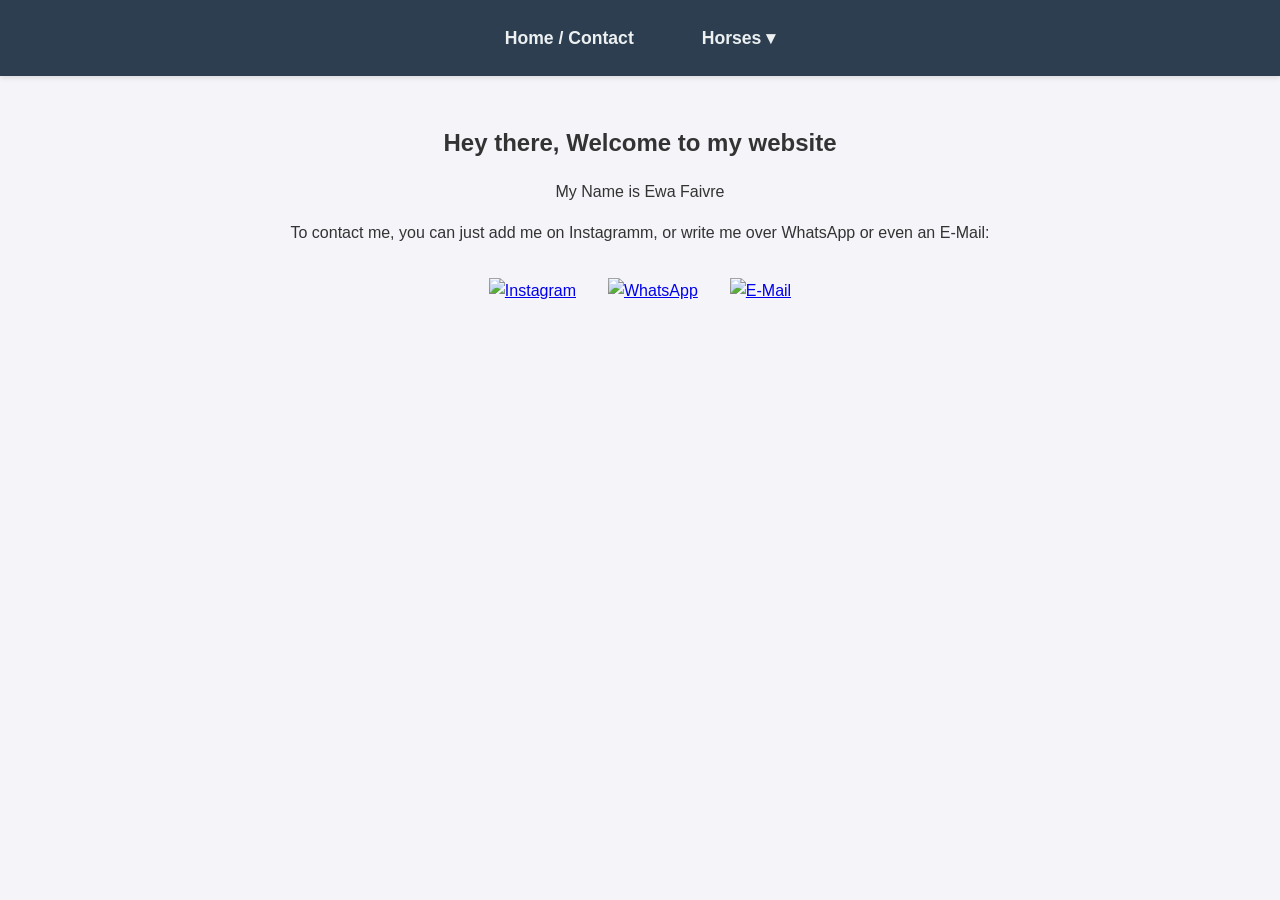
==== index.html @ d935b7c6 "Add files via upload" ====
<!DOCTYPE html>
<html lang="de">
<head>
    <meta charset="UTF-8">
    <meta name="viewport" content="width=device-width, initial-scale=1.0">
    <title>Pferde & Portfolio - Ewa Faivre</title>
    <link rel="stylesheet" href="style.css">
</head>
<body>
    <header>
        <nav>
            <ul class="nav-menu">
                <li><a href="index.html">Home / Contact</a></li>
                
                <!-- Das ist das neue Dropdown-Menü -->
                <li class="dropdown">
                    <a href="horses.html" class="dropbtn">Horses ▾</a>
                    <div class="dropdown-content">
                        <a href="horse-1.html">Orion des Aubus</a>
                        <a href="horse-2.html">Lizzy de l'Urière</a>
                        <a href="horse-3.html">MISS'COLKAZ DU SOLEIL</a>
                    </div>
                </li>
            </ul>
        </nav>
    </header>

    <main>
        <section id="home">
            <h1>Hey there, Welcome to my website</h1>
            <p>My Name is Ewa Faivre</p>
            <p>To contact me, you can just add me on Instagramm, or write me over WhatsApp or even an E-Mail:</p>
            
            <!-- Hier sind die neuen, klickbaren Kontakt-Bilder -->
            <div class="contact-links">
                
                <!-- Instagram (öffnet in neuem Tab) -->
                <a href="https://instagram.com/ewafvr" target="_blank" title="Instagram">
                    <img src="img/insta.jpeg" alt="Instagram" class="contact-icon">
                </a>

                <!-- WhatsApp (öffnet direkt den Chat) -->
                <a href="https://wa.me/37120631526" target="_blank" title="WhatsApp">
                    <img src="img/whatsapp.png" alt="WhatsApp" class="contact-icon">
                </a>

                <!-- E-Mail (öffnet das Standard-Mail-Programm) -->
                <a href="mailto:ewafaivre@gmail.com" title="E-Mail">
                    <img src="img/mail.png" alt="E-Mail" class="contact-icon">
                </a>

            </div>
        </section>
    </main>

    <script src="script.js"></script>
</body>
</html>
---- style.css ----
/* Grundlegendes Reset */
* {
    margin: 0;
    padding: 0;
    box-sizing: border-box;
}

body {
    font-family: 'Segoe UI', Tahoma, Geneva, Verdana, sans-serif;
    background-color: #f4f4f9;
    color: #333;
    line-height: 1.6;
}

header {
    background-color: #2c3e50;
    padding: 1.5rem 0;
    box-shadow: 0 2px 5px rgba(0,0,0,0.1);
}

.nav-menu {
    list-style: none;
    display: flex;
    justify-content: center;
    gap: 3rem;
}

.nav-menu li a {
    color: #ecf0f1;
    text-decoration: none;
    font-weight: 600;
    font-size: 1.1rem;
    padding: 10px;
    transition: color 0.3s ease;
}

.nav-menu li a:hover {
    color: #d35400; 
}

/* --- NEU: Dropdown (Ausklappmenü) Styling --- */
.dropdown {
    position: relative;
    display: inline-block;
}

.dropdown-content {
    display: none; /* Versteckt das Menü standardmäßig */
    position: absolute;
    background-color: #ffffff;
    min-width: 220px; /* Breite des Ausklappmenüs */
    box-shadow: 0px 8px 16px 0px rgba(0,0,0,0.2);
    z-index: 1;
    border-radius: 8px;
    overflow: hidden;
    top: 100%;
}

.dropdown-content a {
    color: #333 !important; /* Überschreibt die weiße Schriftfarbe vom Hauptmenü */
    padding: 12px 16px;
    text-decoration: none;
    display: block;
    font-size: 1rem;
    border-bottom: 1px solid #eee;
}

.dropdown-content a:hover {
    background-color: #f1f1f1;
    color: #d35400 !important;
}

/* Zeigt das Dropdown an, wenn man mit der Maus über das "Horses" li fährt */
.dropdown:hover .dropdown-content {
    display: block;
}

/* --- Hauptbereich --- */
main {
    padding: 3rem 2rem;
    text-align: center;
}

h1 {
    margin-bottom: 1rem;
}

p {
    margin-bottom: 1rem;
}

/* --- NEU: Kontakt Icons Styling --- */
.contact-links {
    display: flex;
    justify-content: center;
    gap: 2rem;
    margin-top: 2rem;
}

.contact-icon {
    width: 60px; /* Größe der Bilder */
    height: 60px;
    object-fit: contain;
    transition: transform 0.3s ease;
}

/* Kleiner Zoom-Effekt, wenn man mit der Maus über das Bild fährt */
.contact-icon:hover {
    transform: scale(1.15); 
}

/* --- NEU: Styling für die Pferde-Übersicht (Cards) --- */

.horses-grid {
    display: grid;
    /* Macht das Raster responsiv: Die Kästchen sind mindestens 300px breit, sonst passen sie sich an */
    grid-template-columns: repeat(auto-fit, minmax(300px, 1fr));
    gap: 2rem;
    margin-top: 3rem;
    padding: 0 1rem;
}

/* Das Kästchen (wird als Link genutzt) */
.horse-card {
    background-color: #ffffff;
    border-radius: 12px;
    overflow: hidden; /* Damit das Bild oben die runden Ecken übernimmt */
    box-shadow: 0 4px 10px rgba(0,0,0,0.05);
    text-decoration: none; /* Entfernt die Unterstreichung des Links */
    color: #333;
    transition: transform 0.3s ease, box-shadow 0.3s ease;
    display: flex;
    flex-direction: column;
}

/* Effekt, wenn man mit der Maus über das Kästchen fährt (es hebt sich leicht an) */
.horse-card:hover {
    transform: translateY(-8px);
    box-shadow: 0 12px 20px rgba(0,0,0,0.15);
}

/* Das Bild innerhalb des Kästchens */
.horse-card img {
    width: 100%;
    height: 250px;
    object-fit: cover; /* Schneidet das Bild perfekt zu, ohne es zu verzerren */
}

/* Der Textbereich im Kästchen */
.card-info {
    padding: 1.5rem;
    text-align: left;
}

.card-info h2 {
    margin-bottom: 0.8rem;
    color: #2c3e50;
    font-size: 1.4rem;
}

.card-info p {
    margin-bottom: 0.3rem;
    font-size: 1rem;
    color: #555;
}

.card-info strong {
    color: #2c3e50; /* Hebt die Labels wie "Age:" farblich leicht hervor */
}

/* --- NEU: Individuelle Pferdeseite (horse-1.html) --- */

.horse-profile {
    max-width: 900px;
    margin: 0 auto;
    background-color: #fff;
    padding: 2rem;
    border-radius: 12px;
    box-shadow: 0 4px 10px rgba(0,0,0,0.05);
}

.horse-profile h1 {
    color: #2c3e50;
    font-size: 2.2rem;
    margin-bottom: 2rem;
}

/* --- Karussell Styling --- */
.carousel-container {
    position: relative;
    max-width: 100%;
    height: 450px;
    margin: 0 auto 3rem auto;
    border-radius: 8px;
    overflow: hidden;
    box-shadow: 0 4px 10px rgba(0,0,0,0.1);
}

.carousel-slide {
    display: none; /* Versteckt alle Bilder standardmäßig */
    width: 100%;
    height: 100%;
}

.carousel-slide.active {
    display: block; /* Zeigt nur das aktive Bild */
}

.carousel-slide img {
    width: 100%;
    height: 100%;
    object-fit: cover; /* Schneidet Bilder perfekt zu */
}

/* Karussell Knöpfe */
.carousel-btn {
    position: absolute;
    top: 50%;
    transform: translateY(-50%);
    background-color: rgba(0, 0, 0, 0.5);
    color: white;
    border: none;
    padding: 1rem;
    cursor: pointer;
    font-size: 1.5rem;
    border-radius: 50%;
    transition: background-color 0.3s;
}

.carousel-btn:hover {
    background-color: rgba(0, 0, 0, 0.8);
}

.carousel-btn.prev {
    left: 10px;
}

.carousel-btn.next {
    right: 10px;
}

/* --- Beschreibung --- */
.horse-description {
    text-align: left;
    margin-bottom: 3rem;
}

.horse-description h2 {
    color: #d35400;
    margin-bottom: 1rem;
    border-bottom: 2px solid #ecf0f1;
    padding-bottom: 0.5rem;
}

/* --- Stammbaum (Pedigree) --- */
.pedigree-section {
    text-align: left;
    margin-top: 3rem;
}

.pedigree-section h2 {
    color: #d35400;
    margin-bottom: 1rem;
    border-bottom: 2px solid #ecf0f1;
    padding-bottom: 0.5rem;
}

.pedigree-img {
    width: 100%;
    max-width: 800px; /* Damit das Bild auf großen Bildschirmen nicht riesig wird */
    height: auto; /* Behält die originalen Proportionen bei */
    border-radius: 8px;
    box-shadow: 0 4px 10px rgba(0,0,0,0.1); /* Dezenter Schatten */
    display: block;
    margin: 0 auto; /* Zentriert das Bild, falls es kleiner als die volle Breite ist */
}
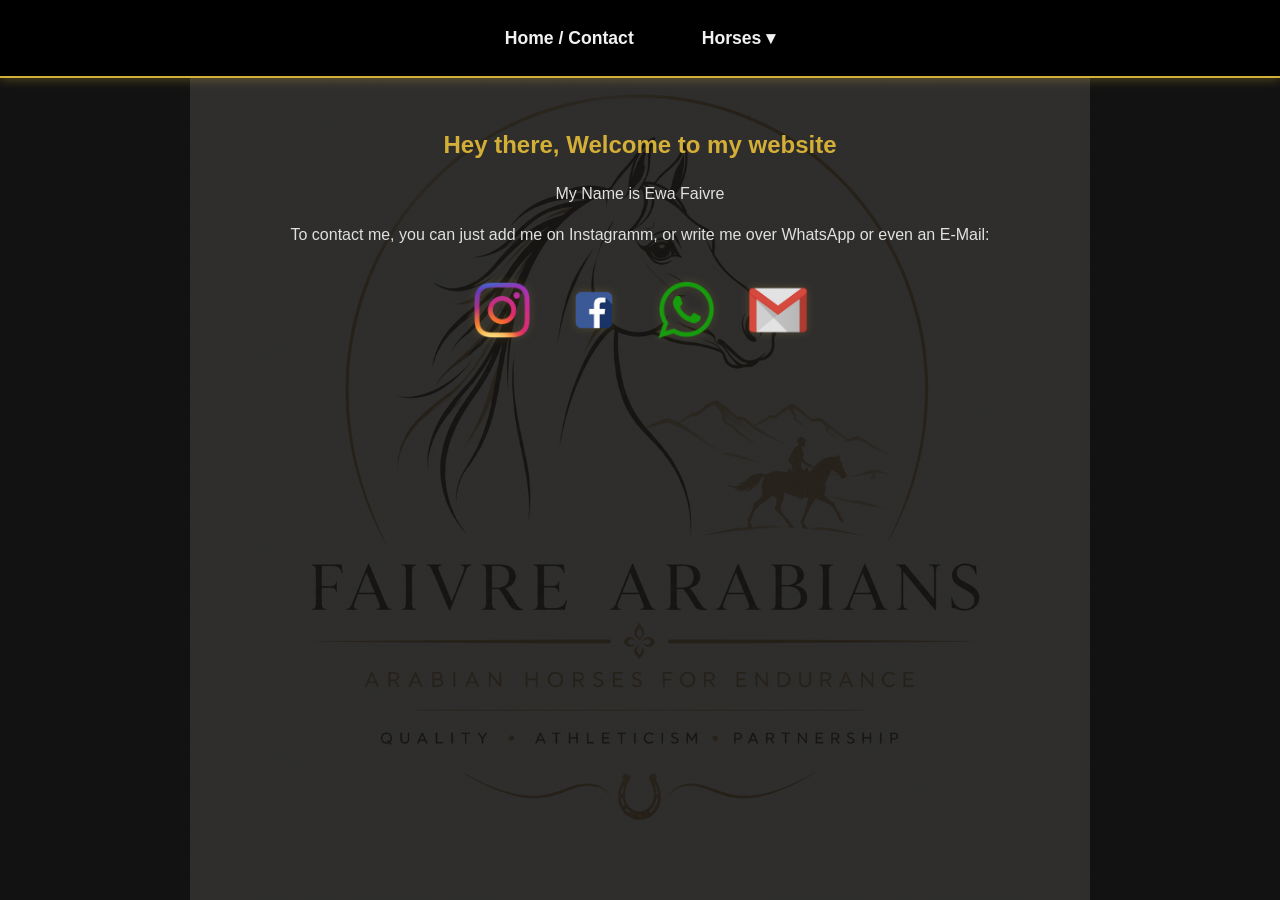
==== commit 25471be5: "Add files via upload" ====
--- a/index.html
+++ b/index.html
@@ -36,7 +36,12 @@
                 
                 <!-- Instagram (öffnet in neuem Tab) -->
                 <a href="https://instagram.com/ewafvr" target="_blank" title="Instagram">
-                    <img src="img/insta.jpeg" alt="Instagram" class="contact-icon">
+                    <img src="img/insta.png" alt="Instagram" class="contact-icon">
+                </a>
+
+                <!-- Facebook -->
+                <a href="https://facebook.com/ewafvr" target="_blank" title="Facebook">
+                    <img src="img/facebook.png" alt="Facebook" class="contact-icon">
                 </a>
 
                 <!-- WhatsApp (öffnet direkt den Chat) -->
--- a/style.css
+++ b/style.css
@@ -7,15 +7,17 @@
 
 body {
     font-family: 'Segoe UI', Tahoma, Geneva, Verdana, sans-serif;
-    background-color: #f4f4f9;
-    color: #333;
+    background-color: #121212; /* Sehr dunkler Hintergrund (fast schwarz) */
+    color: #e0e0e0; /* Helle Schrift für gute Lesbarkeit */
     line-height: 1.6;
 }
 
 header {
-    background-color: #2c3e50;
+    background-color: #000000; /* Tiefschwarzer Header */
     padding: 1.5rem 0;
-    box-shadow: 0 2px 5px rgba(0,0,0,0.1);
+    /* Ein zarter goldener Schatten unter dem Menü */
+    box-shadow: 0 2px 10px rgba(212, 175, 55, 0.3); 
+    border-bottom: 2px solid #d4af37; /* Goldene Trennlinie */
 }
 
 .nav-menu {
@@ -26,30 +28,33 @@
 }
 
 .nav-menu li a {
-    color: #ecf0f1;
+    color: #f1f1f1;
     text-decoration: none;
     font-weight: 600;
     font-size: 1.1rem;
     padding: 10px;
-    transition: color 0.3s ease;
-}
-
+    transition: color 0.3s ease, text-shadow 0.3s ease;
+}
+
+/* Goldener Hover-Effekt im Menü */
 .nav-menu li a:hover {
-    color: #d35400; 
-}
-
-/* --- NEU: Dropdown (Ausklappmenü) Styling --- */
+    color: #d4af37; 
+    text-shadow: 0 0 8px rgba(212, 175, 55, 0.4); /* Leichtes Leuchten */
+}
+
+/* --- Dropdown (Ausklappmenü) Styling --- */
 .dropdown {
     position: relative;
     display: inline-block;
 }
 
 .dropdown-content {
-    display: none; /* Versteckt das Menü standardmäßig */
+    display: none;
     position: absolute;
-    background-color: #ffffff;
-    min-width: 220px; /* Breite des Ausklappmenüs */
-    box-shadow: 0px 8px 16px 0px rgba(0,0,0,0.2);
+    background-color: #1a1a1a; /* Dunkelgraues Menü */
+    min-width: 220px;
+    box-shadow: 0px 8px 16px 0px rgba(0,0,0,0.8);
+    border: 1px solid #d4af37; /* Goldener Rahmen */
     z-index: 1;
     border-radius: 8px;
     overflow: hidden;
@@ -57,20 +62,19 @@
 }
 
 .dropdown-content a {
-    color: #333 !important; /* Überschreibt die weiße Schriftfarbe vom Hauptmenü */
+    color: #e0e0e0 !important;
     padding: 12px 16px;
     text-decoration: none;
     display: block;
     font-size: 1rem;
-    border-bottom: 1px solid #eee;
+    border-bottom: 1px solid #333;
 }
 
 .dropdown-content a:hover {
-    background-color: #f1f1f1;
-    color: #d35400 !important;
-}
-
-/* Zeigt das Dropdown an, wenn man mit der Maus über das "Horses" li fährt */
+    background-color: #000000;
+    color: #d4af37 !important;
+}
+
 .dropdown:hover .dropdown-content {
     display: block;
 }
@@ -83,13 +87,14 @@
 
 h1 {
     margin-bottom: 1rem;
+    color: #d4af37; /* Hauptüberschriften in Gold */
 }
 
 p {
     margin-bottom: 1rem;
 }
 
-/* --- NEU: Kontakt Icons Styling --- */
+/* --- Kontakt Icons Styling --- */
 .contact-links {
     display: flex;
     justify-content: center;
@@ -98,55 +103,54 @@
 }
 
 .contact-icon {
-    width: 60px; /* Größe der Bilder */
+    width: 60px;
     height: 60px;
     object-fit: contain;
-    transition: transform 0.3s ease;
-}
-
-/* Kleiner Zoom-Effekt, wenn man mit der Maus über das Bild fährt */
+    transition: transform 0.3s ease, filter 0.3s ease;
+    /* Optional: Macht die Icons leicht golden (falls es transparente PNGs sind) */
+    filter: drop-shadow(0 0 5px rgba(212, 175, 55, 0.2));
+}
+
 .contact-icon:hover {
     transform: scale(1.15); 
-}
-
-/* --- NEU: Styling für die Pferde-Übersicht (Cards) --- */
-
+    filter: drop-shadow(0 0 10px rgba(212, 175, 55, 0.6));
+}
+
+/* --- Styling für die Pferde-Übersicht (Cards) --- */
 .horses-grid {
     display: grid;
-    /* Macht das Raster responsiv: Die Kästchen sind mindestens 300px breit, sonst passen sie sich an */
     grid-template-columns: repeat(auto-fit, minmax(300px, 1fr));
     gap: 2rem;
     margin-top: 3rem;
     padding: 0 1rem;
 }
 
-/* Das Kästchen (wird als Link genutzt) */
 .horse-card {
-    background-color: #ffffff;
+    background-color: #1a1a1a; /* Dunkelgraue Kästchen */
     border-radius: 12px;
-    overflow: hidden; /* Damit das Bild oben die runden Ecken übernimmt */
-    box-shadow: 0 4px 10px rgba(0,0,0,0.05);
-    text-decoration: none; /* Entfernt die Unterstreichung des Links */
-    color: #333;
-    transition: transform 0.3s ease, box-shadow 0.3s ease;
+    overflow: hidden;
+    box-shadow: 0 4px 10px rgba(0,0,0,0.5);
+    border: 1px solid #333; /* Dezenter Rahmen */
+    text-decoration: none;
+    color: #e0e0e0;
+    transition: transform 0.3s ease, box-shadow 0.3s ease, border-color 0.3s ease;
     display: flex;
     flex-direction: column;
 }
 
-/* Effekt, wenn man mit der Maus über das Kästchen fährt (es hebt sich leicht an) */
+/* Goldener Rahmen und Schatten beim Hovern */
 .horse-card:hover {
     transform: translateY(-8px);
-    box-shadow: 0 12px 20px rgba(0,0,0,0.15);
-}
-
-/* Das Bild innerhalb des Kästchens */
+    box-shadow: 0 12px 20px rgba(212, 175, 55, 0.2);
+    border-color: #d4af37;
+}
+
 .horse-card img {
     width: 100%;
     height: 250px;
-    object-fit: cover; /* Schneidet das Bild perfekt zu, ohne es zu verzerren */
-}
-
-/* Der Textbereich im Kästchen */
+    object-fit: cover;
+}
+
 .card-info {
     padding: 1.5rem;
     text-align: left;
@@ -154,123 +158,224 @@
 
 .card-info h2 {
     margin-bottom: 0.8rem;
-    color: #2c3e50;
+    color: #d4af37; /* Name des Pferdes in Gold */
     font-size: 1.4rem;
 }
 
 .card-info p {
     margin-bottom: 0.3rem;
     font-size: 1rem;
-    color: #555;
+    color: #bbb;
 }
 
 .card-info strong {
-    color: #2c3e50; /* Hebt die Labels wie "Age:" farblich leicht hervor */
-}
-
-/* --- NEU: Individuelle Pferdeseite (horse-1.html) --- */
-
+    color: #d4af37; /* Labels wie "Born:" in Gold */
+}
+
+/* --- Individuelle Pferdeseite --- */
 .horse-profile {
     max-width: 900px;
     margin: 0 auto;
-    background-color: #fff;
+    background-color: #1a1a1a;
     padding: 2rem;
     border-radius: 12px;
-    box-shadow: 0 4px 10px rgba(0,0,0,0.05);
+    box-shadow: 0 4px 15px rgba(0,0,0,0.6);
+    border: 1px solid #333;
 }
 
 .horse-profile h1 {
-    color: #2c3e50;
+    color: #d4af37;
     font-size: 2.2rem;
     margin-bottom: 2rem;
-}
-
-/* --- Karussell Styling --- */
-.carousel-container {
+    text-shadow: 0 2px 4px rgba(0,0,0,0.5);
+}
+
+/* Fixes Hauptbild (Hero Image) */
+.hero-img {
+    width: 100%;
+    height: 450px;
+    object-fit: cover;
+    border-radius: 8px;
+    box-shadow: 0 4px 10px rgba(0,0,0,0.8);
+    border: 2px solid #333;
+    margin-bottom: 2rem;
+    display: block;
+}
+
+/* --- Beschreibung, Galerie, Pedigree & Dokumente (Überschriften) --- */
+.horse-description {
+    text-align: left;
+    margin-bottom: 3rem;
+}
+
+.horse-description h2, 
+.pedigree-section h2, 
+.gallery-section h2, 
+.documents-section h2 {
+    color: #d4af37; /* Alle Bereichs-Überschriften in Gold */
+    margin-bottom: 1rem;
+    border-bottom: 1px solid #333; /* Dunkle Trennlinie */
+    padding-bottom: 0.5rem;
+}
+
+.horse-description h3 {
+    color: #f1f1f1; /* Weiße Unter-Überschriften */
+    margin: 2rem 0 1rem 0;
+    font-size: 1.2rem;
+}
+
+/* Listen Styling */
+.custom-list {
+    list-style-type: none;
+    padding-left: 0;
+    margin-bottom: 2rem;
+}
+
+.custom-list li {
     position: relative;
-    max-width: 100%;
-    height: 450px;
-    margin: 0 auto 3rem auto;
-    border-radius: 8px;
-    overflow: hidden;
-    box-shadow: 0 4px 10px rgba(0,0,0,0.1);
-}
-
-.carousel-slide {
-    display: none; /* Versteckt alle Bilder standardmäßig */
-    width: 100%;
-    height: 100%;
-}
-
-.carousel-slide.active {
-    display: block; /* Zeigt nur das aktive Bild */
-}
-
-.carousel-slide img {
-    width: 100%;
-    height: 100%;
-    object-fit: cover; /* Schneidet Bilder perfekt zu */
-}
-
-/* Karussell Knöpfe */
-.carousel-btn {
+    padding-left: 1.5rem;
+    margin-bottom: 0.5rem;
+    color: #ccc;
+}
+
+.custom-list li::before {
+    content: "•";
+    color: #d4af37; /* Goldene Aufzählungspunkte */
+    font-weight: bold;
+    font-size: 1.2rem;
     position: absolute;
-    top: 50%;
-    transform: translateY(-50%);
-    background-color: rgba(0, 0, 0, 0.5);
-    color: white;
-    border: none;
-    padding: 1rem;
-    cursor: pointer;
-    font-size: 1.5rem;
-    border-radius: 50%;
-    transition: background-color 0.3s;
-}
-
-.carousel-btn:hover {
-    background-color: rgba(0, 0, 0, 0.8);
-}
-
-.carousel-btn.prev {
-    left: 10px;
-}
-
-.carousel-btn.next {
-    right: 10px;
-}
-
-/* --- Beschreibung --- */
-.horse-description {
-    text-align: left;
-    margin-bottom: 3rem;
-}
-
-.horse-description h2 {
-    color: #d35400;
+    left: 0;
+    top: -2px;
+}
+
+.suitability-note {
+    font-style: italic;
+    color: #888;
     margin-bottom: 1rem;
-    border-bottom: 2px solid #ecf0f1;
-    padding-bottom: 0.5rem;
-}
-
-/* --- Stammbaum (Pedigree) --- */
+}
+
+.rating-list {
+    list-style: none;
+    padding: 0;
+    max-width: 400px;
+}
+
+.rating-list li {
+    display: flex;
+    justify-content: space-between;
+    align-items: center;
+    padding: 0.5rem 0;
+    border-bottom: 1px solid #333; /* Dunkle Trennlinie */
+    color: #e0e0e0;
+    font-weight: 500;
+}
+
+.rating-list li:last-child {
+    border-bottom: none;
+}
+
+.rating-list .stars {
+    letter-spacing: 2px;
+    /* Optional: Macht die Emojis etwas goldener */
+    filter: sepia(1) saturate(5) hue-rotate(5deg); 
+}
+
+/* --- Stammbaum (Pedigree) als Bild --- */
 .pedigree-section {
     text-align: left;
     margin-top: 3rem;
-}
-
-.pedigree-section h2 {
-    color: #d35400;
-    margin-bottom: 1rem;
-    border-bottom: 2px solid #ecf0f1;
-    padding-bottom: 0.5rem;
 }
 
 .pedigree-img {
     width: 100%;
-    max-width: 800px; /* Damit das Bild auf großen Bildschirmen nicht riesig wird */
-    height: auto; /* Behält die originalen Proportionen bei */
-    border-radius: 8px;
-    box-shadow: 0 4px 10px rgba(0,0,0,0.1); /* Dezenter Schatten */
+    max-width: 800px;
+    height: auto;
+    border-radius: 8px;
+    box-shadow: 0 4px 10px rgba(0,0,0,0.8);
+    border: 1px solid #444; /* Leichter Rahmen für das Bild */
     display: block;
-    margin: 0 auto; /* Zentriert das Bild, falls es kleiner als die volle Breite ist */
+    margin: 0 auto;
+}
+
+/* --- Galerie für Fotos und Videos --- */
+.gallery-section {
+    margin-top: 4rem;
+    text-align: left;
+}
+
+.gallery-grid {
+    display: grid;
+    grid-template-columns: repeat(auto-fit, minmax(250px, 1fr));
+    gap: 1.5rem;
+}
+
+.gallery-grid img,
+.gallery-grid video {
+    width: 100%;
+    height: 250px;
+    object-fit: cover;
+    border-radius: 8px;
+    box-shadow: 0 4px 10px rgba(0,0,0,0.5);
+    border: 1px solid #333;
+    transition: transform 0.3s ease, border-color 0.3s ease;
+}
+
+.gallery-grid img:hover {
+    transform: scale(1.03);
+    border-color: #d4af37; /* Goldener Rahmen beim Hovern */
+    cursor: zoom-in;
+}
+
+/* --- Dokumenten-Sektion (Downloads) --- */
+.documents-section {
+    margin-top: 4rem;
+    text-align: left;
+    background-color: #111; /* Sehr dunkler Hintergrund für den Kasten */
+    padding: 2rem;
+    border-radius: 8px;
+    border: 1px solid #d4af37; /* Goldener Kasten-Rahmen */
+}
+
+.document-links {
+    display: flex;
+    flex-wrap: wrap;
+    gap: 1rem;
+}
+
+.download-btn {
+    background-color: #d4af37; /* Goldener Button */
+    color: #000; /* Schwarze Schrift auf Gold */
+    padding: 0.8rem 1.5rem;
+    text-decoration: none;
+    border-radius: 5px;
+    font-weight: bold;
+    display: inline-flex;
+    align-items: center;
+    gap: 0.5rem;
+    transition: background-color 0.3s ease, transform 0.3s ease, box-shadow 0.3s ease;
+}
+
+.download-btn:hover {
+    background-color: #f3d578; /* Helleres Gold beim Hovern */
+    transform: translateY(-3px);
+    box-shadow: 0 4px 10px rgba(212, 175, 55, 0.4);
+    color: #000;
+}
+
+body {
+    font-family: 'Segoe UI', Tahoma, Geneva, Verdana, sans-serif;
+    
+    /* Hintergrundbild mit dunklem Filter */
+    background-image: linear-gradient(rgba(18, 18, 18, 0.88), rgba(18, 18, 18, 0.88)), url('img/background.png');
+    
+    /* NEU: Bild wird komplett angezeigt, aber nicht wiederholt */
+    background-size: contain; 
+    background-repeat: no-repeat; 
+    
+    background-position: center; 
+    background-attachment: fixed; 
+    background-color: #121212; /* Füllt den leeren Raum um das Bild herum auf */
+    
+    color: #e0e0e0;
+    line-height: 1.6;
 }
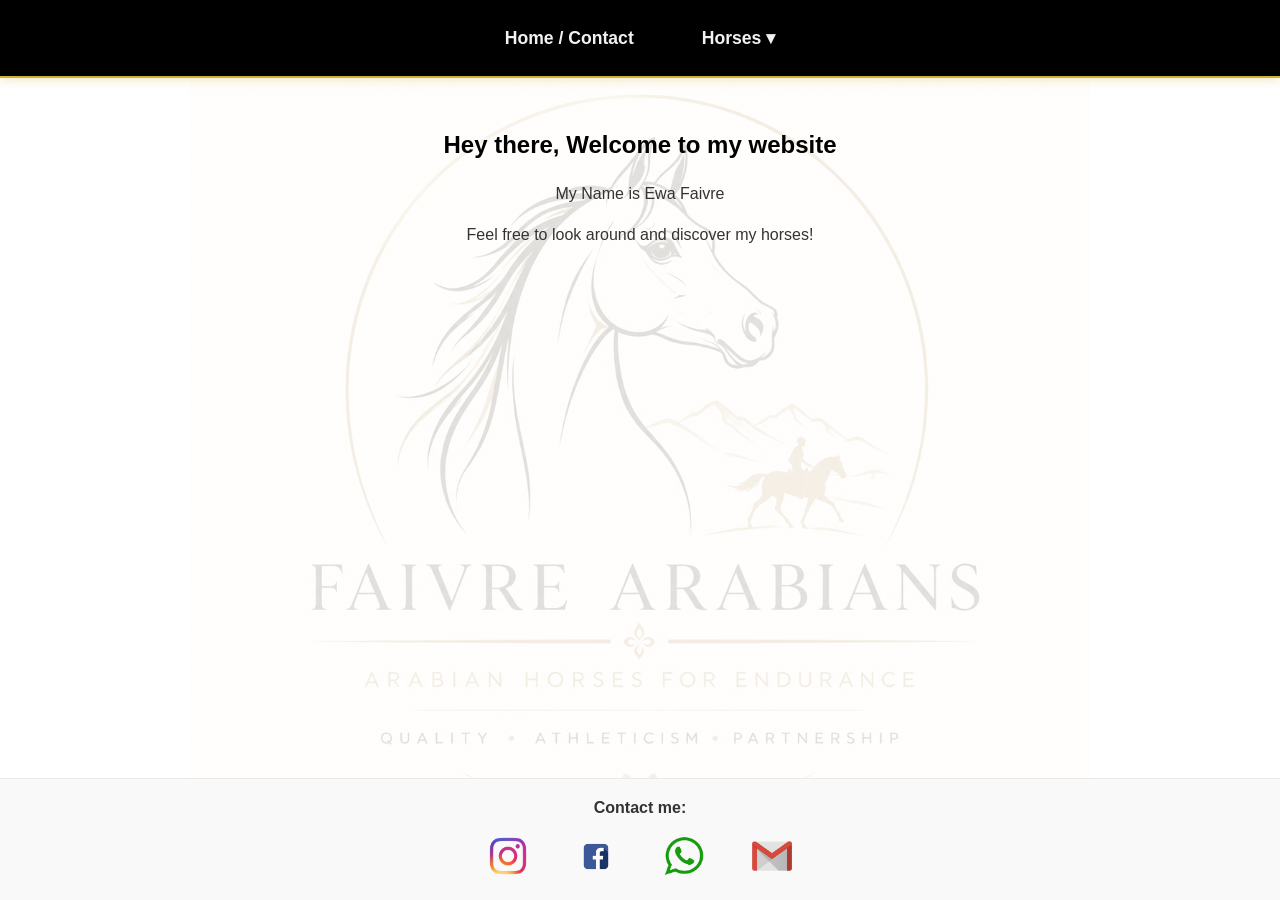
==== commit 217382ed: "Add files via upload" ====
--- a/index.html
+++ b/index.html
@@ -4,6 +4,7 @@
     <meta charset="UTF-8">
     <meta name="viewport" content="width=device-width, initial-scale=1.0">
     <title>Pferde & Portfolio - Ewa Faivre</title>
+    <link rel="icon" type="image/png" href="img/background.png">
     <link rel="stylesheet" href="style.css">
 </head>
 <body>
@@ -18,45 +19,45 @@
                     <div class="dropdown-content">
                         <a href="horse-1.html">Orion des Aubus</a>
                         <a href="horse-2.html">Lizzy de l'Urière</a>
-                        <a href="horse-3.html">MISS'COLKAZ DU SOLEIL</a>
+                        <a href="horse-3.html">Miss'Colkaz du Soleil</a>
                     </div>
                 </li>
             </ul>
         </nav>
     </header>
 
-    <main>
+    <main class="home-main">
         <section id="home">
             <h1>Hey there, Welcome to my website</h1>
             <p>My Name is Ewa Faivre</p>
-            <p>To contact me, you can just add me on Instagramm, or write me over WhatsApp or even an E-Mail:</p>
-            
-            <!-- Hier sind die neuen, klickbaren Kontakt-Bilder -->
-            <div class="contact-links">
-                
-                <!-- Instagram (öffnet in neuem Tab) -->
-                <a href="https://instagram.com/ewafvr" target="_blank" title="Instagram">
-                    <img src="img/insta.png" alt="Instagram" class="contact-icon">
-                </a>
-
-                <!-- Facebook -->
-                <a href="https://facebook.com/ewafvr" target="_blank" title="Facebook">
-                    <img src="img/facebook.png" alt="Facebook" class="contact-icon">
-                </a>
-
-                <!-- WhatsApp (öffnet direkt den Chat) -->
-                <a href="https://wa.me/37120631526" target="_blank" title="WhatsApp">
-                    <img src="img/whatsapp.png" alt="WhatsApp" class="contact-icon">
-                </a>
-
-                <!-- E-Mail (öffnet das Standard-Mail-Programm) -->
-                <a href="mailto:ewafaivre@gmail.com" title="E-Mail">
-                    <img src="img/mail.png" alt="E-Mail" class="contact-icon">
-                </a>
-
-            </div>
+            <p>Feel free to look around and discover my horses!</p>
         </section>
     </main>
+
+    <footer class="contact-footer">
+        <p>Contact me:</p>
+        <div class="contact-links">
+            <!-- Instagram -->
+            <a href="https://instagram.com/ewafvr" target="_blank" title="Instagram">
+                <img src="img/insta.png" alt="Instagram" class="contact-icon">
+            </a>
+            
+            <!-- Facebook -->
+            <a href="https://facebook.com/ewafvr" target="_blank" title="Facebook">
+                <img src="img/facebook.png" alt="Facebook" class="contact-icon">
+            </a>
+
+            <!-- WhatsApp -->
+            <a href="https://wa.me/37120631526" target="_blank" title="WhatsApp">
+                <img src="img/whatsapp.png" alt="WhatsApp" class="contact-icon">
+            </a>
+
+            <!-- E-Mail -->
+            <a href="mailto:ewafaivre@gmail.com" title="E-Mail">
+                <img src="img/mail.png" alt="E-Mail" class="contact-icon">
+            </a>
+        </div>
+    </footer>
 
     <script src="script.js"></script>
 </body>
--- a/style.css
+++ b/style.css
@@ -7,17 +7,27 @@
 
 body {
     font-family: 'Segoe UI', Tahoma, Geneva, Verdana, sans-serif;
-    background-color: #121212; /* Sehr dunkler Hintergrund (fast schwarz) */
-    color: #e0e0e0; /* Helle Schrift für gute Lesbarkeit */
+    background-image: linear-gradient(rgba(255, 255, 255, 0.85), rgba(255, 255, 255, 0.85)), url('img/background.png');
+    background-size: contain; 
+    background-repeat: no-repeat; 
+    background-position: center; 
+    background-attachment: fixed; 
+    background-color: #ffffff; 
+    color: #000000;
     line-height: 1.6;
-}
-
+    
+    /* NEU: Flexbox, um den Footer nach unten zu drücken */
+    display: flex;
+    flex-direction: column;
+    min-height: 100vh; /* Der Body ist immer mindestens so hoch wie der ganze Bildschirm */
+}
+
+/* --- HEADER: Bleibt komplett in Schwarz und Gold --- */
 header {
-    background-color: #000000; /* Tiefschwarzer Header */
+    background-color: #000000;
     padding: 1.5rem 0;
-    /* Ein zarter goldener Schatten unter dem Menü */
     box-shadow: 0 2px 10px rgba(212, 175, 55, 0.3); 
-    border-bottom: 2px solid #d4af37; /* Goldene Trennlinie */
+    border-bottom: 2px solid #d4af37;
 }
 
 .nav-menu {
@@ -36,13 +46,11 @@
     transition: color 0.3s ease, text-shadow 0.3s ease;
 }
 
-/* Goldener Hover-Effekt im Menü */
 .nav-menu li a:hover {
     color: #d4af37; 
-    text-shadow: 0 0 8px rgba(212, 175, 55, 0.4); /* Leichtes Leuchten */
-}
-
-/* --- Dropdown (Ausklappmenü) Styling --- */
+    text-shadow: 0 0 8px rgba(212, 175, 55, 0.4);
+}
+
 .dropdown {
     position: relative;
     display: inline-block;
@@ -51,10 +59,10 @@
 .dropdown-content {
     display: none;
     position: absolute;
-    background-color: #1a1a1a; /* Dunkelgraues Menü */
+    background-color: #1a1a1a;
     min-width: 220px;
     box-shadow: 0px 8px 16px 0px rgba(0,0,0,0.8);
-    border: 1px solid #d4af37; /* Goldener Rahmen */
+    border: 1px solid #d4af37;
     z-index: 1;
     border-radius: 8px;
     overflow: hidden;
@@ -79,41 +87,53 @@
     display: block;
 }
 
-/* --- Hauptbereich --- */
+/* --- HAUPTBEREICH: Clean in Weiß/Schwarz --- */
 main {
     padding: 3rem 2rem;
     text-align: center;
-}
-
-h1 {
-    margin-bottom: 1rem;
-    color: #d4af37; /* Hauptüberschriften in Gold */
+    /* Damit der Footer immer unten klebt, geben wir main eine Mindesthöhe */
+    flex: 1; 
+}
+
+h1, h2, h3 {
+    margin-bottom: 1rem;
+    color: #000000;
 }
 
 p {
     margin-bottom: 1rem;
-}
-
-/* --- Kontakt Icons Styling --- */
+    color: #333333;
+}
+
+/* --- NEU: Footer für die Kontaktseite --- */
+.contact-footer {
+    background-color: #f9f9f9;
+    padding: 1rem 0;
+    border-top: 1px solid #eaeaea;
+    text-align: center;
+}
+
+.contact-footer p {
+    font-size: 1rem;
+    font-weight: 600;
+    margin-bottom: 1rem;
+}
+
 .contact-links {
     display: flex;
     justify-content: center;
-    gap: 2rem;
-    margin-top: 2rem;
+    gap: 3rem;
 }
 
 .contact-icon {
-    width: 60px;
-    height: 60px;
+    width: 40px;
+    height: 40px;
     object-fit: contain;
-    transition: transform 0.3s ease, filter 0.3s ease;
-    /* Optional: Macht die Icons leicht golden (falls es transparente PNGs sind) */
-    filter: drop-shadow(0 0 5px rgba(212, 175, 55, 0.2));
+    transition: transform 0.3s ease;
 }
 
 .contact-icon:hover {
     transform: scale(1.15); 
-    filter: drop-shadow(0 0 10px rgba(212, 175, 55, 0.6));
 }
 
 /* --- Styling für die Pferde-Übersicht (Cards) --- */
@@ -126,23 +146,21 @@
 }
 
 .horse-card {
-    background-color: #1a1a1a; /* Dunkelgraue Kästchen */
+    background-color: #fcfcfc;
     border-radius: 12px;
     overflow: hidden;
-    box-shadow: 0 4px 10px rgba(0,0,0,0.5);
-    border: 1px solid #333; /* Dezenter Rahmen */
+    box-shadow: 0 4px 10px rgba(0,0,0,0.08);
+    border: 1px solid #eaeaea;
     text-decoration: none;
-    color: #e0e0e0;
-    transition: transform 0.3s ease, box-shadow 0.3s ease, border-color 0.3s ease;
+    color: #000;
+    transition: transform 0.3s ease, box-shadow 0.3s ease;
     display: flex;
     flex-direction: column;
 }
 
-/* Goldener Rahmen und Schatten beim Hovern */
 .horse-card:hover {
     transform: translateY(-8px);
-    box-shadow: 0 12px 20px rgba(212, 175, 55, 0.2);
-    border-color: #d4af37;
+    box-shadow: 0 12px 20px rgba(0,0,0,0.15);
 }
 
 .horse-card img {
@@ -158,51 +176,36 @@
 
 .card-info h2 {
     margin-bottom: 0.8rem;
-    color: #d4af37; /* Name des Pferdes in Gold */
     font-size: 1.4rem;
 }
 
 .card-info p {
     margin-bottom: 0.3rem;
     font-size: 1rem;
-    color: #bbb;
-}
-
-.card-info strong {
-    color: #d4af37; /* Labels wie "Born:" in Gold */
+    color: #555;
 }
 
 /* --- Individuelle Pferdeseite --- */
 .horse-profile {
     max-width: 900px;
     margin: 0 auto;
-    background-color: #1a1a1a;
+    background-color: #ffffff;
     padding: 2rem;
     border-radius: 12px;
-    box-shadow: 0 4px 15px rgba(0,0,0,0.6);
-    border: 1px solid #333;
-}
-
-.horse-profile h1 {
-    color: #d4af37;
-    font-size: 2.2rem;
-    margin-bottom: 2rem;
-    text-shadow: 0 2px 4px rgba(0,0,0,0.5);
-}
-
-/* Fixes Hauptbild (Hero Image) */
+    box-shadow: 0 4px 15px rgba(0,0,0,0.05);
+    border: 1px solid #eaeaea;
+}
+
 .hero-img {
     width: 100%;
     height: 450px;
     object-fit: cover;
     border-radius: 8px;
-    box-shadow: 0 4px 10px rgba(0,0,0,0.8);
-    border: 2px solid #333;
+    box-shadow: 0 4px 10px rgba(0,0,0,0.1);
     margin-bottom: 2rem;
     display: block;
 }
 
-/* --- Beschreibung, Galerie, Pedigree & Dokumente (Überschriften) --- */
 .horse-description {
     text-align: left;
     margin-bottom: 3rem;
@@ -212,19 +215,11 @@
 .pedigree-section h2, 
 .gallery-section h2, 
 .documents-section h2 {
-    color: #d4af37; /* Alle Bereichs-Überschriften in Gold */
-    margin-bottom: 1rem;
-    border-bottom: 1px solid #333; /* Dunkle Trennlinie */
+    margin-bottom: 1rem;
+    border-bottom: 2px solid #eaeaea;
     padding-bottom: 0.5rem;
 }
 
-.horse-description h3 {
-    color: #f1f1f1; /* Weiße Unter-Überschriften */
-    margin: 2rem 0 1rem 0;
-    font-size: 1.2rem;
-}
-
-/* Listen Styling */
 .custom-list {
     list-style-type: none;
     padding-left: 0;
@@ -235,12 +230,13 @@
     position: relative;
     padding-left: 1.5rem;
     margin-bottom: 0.5rem;
-    color: #ccc;
-}
-
+    color: #333;
+}
+
+/* Aufzählungspunkte bleiben zur besseren Lesbarkeit dunkel */
 .custom-list li::before {
     content: "•";
-    color: #d4af37; /* Goldene Aufzählungspunkte */
+    color: #000; 
     font-weight: bold;
     font-size: 1.2rem;
     position: absolute;
@@ -250,7 +246,7 @@
 
 .suitability-note {
     font-style: italic;
-    color: #888;
+    color: #777;
     margin-bottom: 1rem;
 }
 
@@ -265,8 +261,8 @@
     justify-content: space-between;
     align-items: center;
     padding: 0.5rem 0;
-    border-bottom: 1px solid #333; /* Dunkle Trennlinie */
-    color: #e0e0e0;
+    border-bottom: 1px solid #eaeaea;
+    color: #000;
     font-weight: 500;
 }
 
@@ -274,13 +270,7 @@
     border-bottom: none;
 }
 
-.rating-list .stars {
-    letter-spacing: 2px;
-    /* Optional: Macht die Emojis etwas goldener */
-    filter: sepia(1) saturate(5) hue-rotate(5deg); 
-}
-
-/* --- Stammbaum (Pedigree) als Bild --- */
+/* --- Stammbaum --- */
 .pedigree-section {
     text-align: left;
     margin-top: 3rem;
@@ -291,13 +281,13 @@
     max-width: 800px;
     height: auto;
     border-radius: 8px;
-    box-shadow: 0 4px 10px rgba(0,0,0,0.8);
-    border: 1px solid #444; /* Leichter Rahmen für das Bild */
+    box-shadow: 0 4px 10px rgba(0,0,0,0.1);
+    border: 1px solid #eaeaea;
     display: block;
     margin: 0 auto;
 }
 
-/* --- Galerie für Fotos und Videos --- */
+/* --- Galerie --- */
 .gallery-section {
     margin-top: 4rem;
     text-align: left;
@@ -315,14 +305,12 @@
     height: 250px;
     object-fit: cover;
     border-radius: 8px;
-    box-shadow: 0 4px 10px rgba(0,0,0,0.5);
-    border: 1px solid #333;
-    transition: transform 0.3s ease, border-color 0.3s ease;
+    box-shadow: 0 4px 10px rgba(0,0,0,0.1);
+    transition: transform 0.3s ease;
 }
 
 .gallery-grid img:hover {
     transform: scale(1.03);
-    border-color: #d4af37; /* Goldener Rahmen beim Hovern */
     cursor: zoom-in;
 }
 
@@ -330,10 +318,10 @@
 .documents-section {
     margin-top: 4rem;
     text-align: left;
-    background-color: #111; /* Sehr dunkler Hintergrund für den Kasten */
+    background-color: #f9f9f9;
     padding: 2rem;
     border-radius: 8px;
-    border: 1px solid #d4af37; /* Goldener Kasten-Rahmen */
+    border: 1px solid #eaeaea;
 }
 
 .document-links {
@@ -343,8 +331,8 @@
 }
 
 .download-btn {
-    background-color: #d4af37; /* Goldener Button */
-    color: #000; /* Schwarze Schrift auf Gold */
+    background-color: #000000;
+    color: #ffffff;
     padding: 0.8rem 1.5rem;
     text-decoration: none;
     border-radius: 5px;
@@ -352,30 +340,23 @@
     display: inline-flex;
     align-items: center;
     gap: 0.5rem;
-    transition: background-color 0.3s ease, transform 0.3s ease, box-shadow 0.3s ease;
+    transition: background-color 0.3s ease, transform 0.3s ease;
 }
 
 .download-btn:hover {
-    background-color: #f3d578; /* Helleres Gold beim Hovern */
+    background-color: #333333;
     transform: translateY(-3px);
-    box-shadow: 0 4px 10px rgba(212, 175, 55, 0.4);
-    color: #000;
-}
-
-body {
-    font-family: 'Segoe UI', Tahoma, Geneva, Verdana, sans-serif;
-    
-    /* Hintergrundbild mit dunklem Filter */
-    background-image: linear-gradient(rgba(18, 18, 18, 0.88), rgba(18, 18, 18, 0.88)), url('img/background.png');
-    
-    /* NEU: Bild wird komplett angezeigt, aber nicht wiederholt */
-    background-size: contain; 
-    background-repeat: no-repeat; 
-    
-    background-position: center; 
-    background-attachment: fixed; 
-    background-color: #121212; /* Füllt den leeren Raum um das Bild herum auf */
-    
-    color: #e0e0e0;
-    line-height: 1.6;
+    color: #ffffff;
+}
+
+/* --- Helfer-Klassen für den Bildausschnitt --- */
+
+/* Fokussiert das Bild auf den oberen Rand (gut für Pferdeköpfe) */
+.focus-top {
+    object-position: top;
+}
+
+/* Fokussiert das Bild auf den unteren Rand (z. B. für Beine/Hufe) */
+.focus-bottom {
+    object-position: bottom;
 }
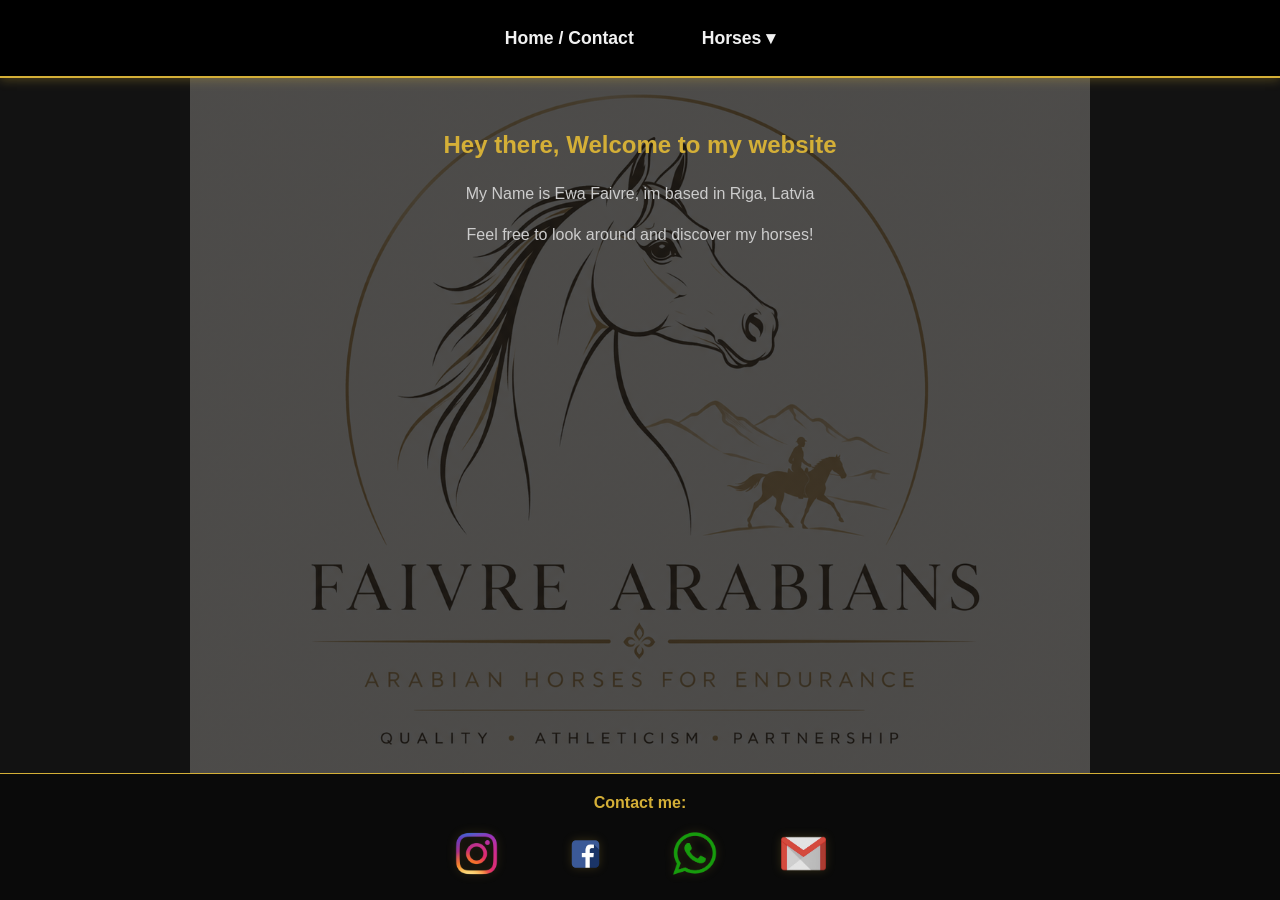
==== commit 42d381db: "Add files via upload" ====
--- a/index.html
+++ b/index.html
@@ -29,7 +29,7 @@
     <main class="home-main">
         <section id="home">
             <h1>Hey there, Welcome to my website</h1>
-            <p>My Name is Ewa Faivre</p>
+            <p>My Name is Ewa Faivre, im based in Riga, Latvia</p>
             <p>Feel free to look around and discover my horses!</p>
         </section>
     </main>
--- a/style.css
+++ b/style.css
@@ -7,19 +7,22 @@
 
 body {
     font-family: 'Segoe UI', Tahoma, Geneva, Verdana, sans-serif;
-    background-image: linear-gradient(rgba(255, 255, 255, 0.85), rgba(255, 255, 255, 0.85)), url('img/background.png');
+    
+    /* Hintergrundbild mit dunklem, halbdurchsichtigem Filter für das Wasserzeichen */
+    background-image: linear-gradient(rgba(18, 18, 18, 0.75), rgba(18, 18, 18, 0.75)), url('img/background.png');
     background-size: contain; 
     background-repeat: no-repeat; 
     background-position: center; 
     background-attachment: fixed; 
-    background-color: #ffffff; 
-    color: #000000;
+    background-color: #121212; /* Sehr dunkler Hintergrund (fast schwarz) */
+    
+    color: #e0e0e0; /* Helle Schrift für gute Lesbarkeit */
     line-height: 1.6;
     
-    /* NEU: Flexbox, um den Footer nach unten zu drücken */
+    /* Flexbox, um den Footer nach unten zu drücken */
     display: flex;
     flex-direction: column;
-    min-height: 100vh; /* Der Body ist immer mindestens so hoch wie der ganze Bildschirm */
+    min-height: 100vh;
 }
 
 /* --- HEADER: Bleibt komplett in Schwarz und Gold --- */
@@ -87,29 +90,28 @@
     display: block;
 }
 
-/* --- HAUPTBEREICH: Clean in Weiß/Schwarz --- */
+/* --- HAUPTBEREICH --- */
 main {
     padding: 3rem 2rem;
     text-align: center;
-    /* Damit der Footer immer unten klebt, geben wir main eine Mindesthöhe */
-    flex: 1; 
+    flex: 1; /* Damit der Footer immer unten klebt */
 }
 
 h1, h2, h3 {
     margin-bottom: 1rem;
-    color: #000000;
+    color: #d4af37; /* Überschriften wieder in Gold */
 }
 
 p {
     margin-bottom: 1rem;
-    color: #333333;
-}
-
-/* --- NEU: Footer für die Kontaktseite --- */
+    color: #cccccc; /* Helles Grau für Fließtexte */
+}
+
+/* --- Footer für die Kontaktseite --- */
 .contact-footer {
-    background-color: #f9f9f9;
+    background-color: #0a0a0a; /* Tiefes Schwarz für den Footer */
     padding: 1rem 0;
-    border-top: 1px solid #eaeaea;
+    border-top: 1px solid #d4af37; /* Goldene Linie oben */
     text-align: center;
 }
 
@@ -117,23 +119,26 @@
     font-size: 1rem;
     font-weight: 600;
     margin-bottom: 1rem;
+    color: #d4af37; /* Text im Footer in Gold */
 }
 
 .contact-links {
     display: flex;
     justify-content: center;
-    gap: 3rem;
+    gap: 4rem;
 }
 
 .contact-icon {
-    width: 40px;
-    height: 40px;
+    width: 45px;
+    height: 45px;
     object-fit: contain;
-    transition: transform 0.3s ease;
+    transition: transform 0.3s ease, filter 0.3s ease;
+    filter: drop-shadow(0 0 5px rgba(212, 175, 55, 0.2)); /* Leichter goldener Schimmer */
 }
 
 .contact-icon:hover {
     transform: scale(1.15); 
+    filter: drop-shadow(0 0 10px rgba(212, 175, 55, 0.6)); /* Stärkeres Gold-Leuchten beim Hovern */
 }
 
 /* --- Styling für die Pferde-Übersicht (Cards) --- */
@@ -146,21 +151,22 @@
 }
 
 .horse-card {
-    background-color: #fcfcfc;
+    background-color: #1a1a1a; /* Dunkle Kästchen */
     border-radius: 12px;
     overflow: hidden;
-    box-shadow: 0 4px 10px rgba(0,0,0,0.08);
-    border: 1px solid #eaeaea;
+    box-shadow: 0 4px 10px rgba(0,0,0,0.5);
+    border: 1px solid #333;
     text-decoration: none;
-    color: #000;
-    transition: transform 0.3s ease, box-shadow 0.3s ease;
+    color: #e0e0e0;
+    transition: transform 0.3s ease, box-shadow 0.3s ease, border-color 0.3s ease;
     display: flex;
     flex-direction: column;
 }
 
 .horse-card:hover {
     transform: translateY(-8px);
-    box-shadow: 0 12px 20px rgba(0,0,0,0.15);
+    box-shadow: 0 12px 20px rgba(212, 175, 55, 0.2); /* Goldener Schatten */
+    border-color: #d4af37; /* Goldener Rahmen */
 }
 
 .horse-card img {
@@ -177,23 +183,28 @@
 .card-info h2 {
     margin-bottom: 0.8rem;
     font-size: 1.4rem;
+    color: #d4af37;
 }
 
 .card-info p {
     margin-bottom: 0.3rem;
     font-size: 1rem;
-    color: #555;
+    color: #bbb;
+}
+
+.card-info strong {
+    color: #d4af37;
 }
 
 /* --- Individuelle Pferdeseite --- */
 .horse-profile {
     max-width: 900px;
     margin: 0 auto;
-    background-color: #ffffff;
+    background-color: #1a1a1a;
     padding: 2rem;
     border-radius: 12px;
-    box-shadow: 0 4px 15px rgba(0,0,0,0.05);
-    border: 1px solid #eaeaea;
+    box-shadow: 0 4px 15px rgba(0,0,0,0.6);
+    border: 1px solid #333;
 }
 
 .hero-img {
@@ -201,7 +212,8 @@
     height: 450px;
     object-fit: cover;
     border-radius: 8px;
-    box-shadow: 0 4px 10px rgba(0,0,0,0.1);
+    box-shadow: 0 4px 10px rgba(0,0,0,0.8);
+    border: 2px solid #333;
     margin-bottom: 2rem;
     display: block;
 }
@@ -216,8 +228,13 @@
 .gallery-section h2, 
 .documents-section h2 {
     margin-bottom: 1rem;
-    border-bottom: 2px solid #eaeaea;
+    border-bottom: 1px solid #333;
     padding-bottom: 0.5rem;
+    color: #d4af37;
+}
+
+.horse-description h3 {
+    color: #f1f1f1;
 }
 
 .custom-list {
@@ -230,13 +247,13 @@
     position: relative;
     padding-left: 1.5rem;
     margin-bottom: 0.5rem;
-    color: #333;
-}
-
-/* Aufzählungspunkte bleiben zur besseren Lesbarkeit dunkel */
+    color: #ccc;
+}
+
+/* Goldene Aufzählungspunkte */
 .custom-list li::before {
     content: "•";
-    color: #000; 
+    color: #d4af37; 
     font-weight: bold;
     font-size: 1.2rem;
     position: absolute;
@@ -246,7 +263,7 @@
 
 .suitability-note {
     font-style: italic;
-    color: #777;
+    color: #888;
     margin-bottom: 1rem;
 }
 
@@ -261,13 +278,17 @@
     justify-content: space-between;
     align-items: center;
     padding: 0.5rem 0;
-    border-bottom: 1px solid #eaeaea;
-    color: #000;
+    border-bottom: 1px solid #333; /* Dunkle Trennlinie */
+    color: #e0e0e0;
     font-weight: 500;
 }
 
 .rating-list li:last-child {
     border-bottom: none;
+}
+
+.rating-list .stars {
+    filter: sepia(1) saturate(5) hue-rotate(5deg); /* Macht Emojis etwas goldener */
 }
 
 /* --- Stammbaum --- */
@@ -281,8 +302,8 @@
     max-width: 800px;
     height: auto;
     border-radius: 8px;
-    box-shadow: 0 4px 10px rgba(0,0,0,0.1);
-    border: 1px solid #eaeaea;
+    box-shadow: 0 4px 10px rgba(0,0,0,0.8);
+    border: 1px solid #444;
     display: block;
     margin: 0 auto;
 }
@@ -305,12 +326,14 @@
     height: 250px;
     object-fit: cover;
     border-radius: 8px;
-    box-shadow: 0 4px 10px rgba(0,0,0,0.1);
-    transition: transform 0.3s ease;
+    box-shadow: 0 4px 10px rgba(0,0,0,0.5);
+    border: 1px solid #333;
+    transition: transform 0.3s ease, border-color 0.3s ease;
 }
 
 .gallery-grid img:hover {
     transform: scale(1.03);
+    border-color: #d4af37; /* Goldener Rahmen beim Hovern */
     cursor: zoom-in;
 }
 
@@ -318,10 +341,10 @@
 .documents-section {
     margin-top: 4rem;
     text-align: left;
-    background-color: #f9f9f9;
+    background-color: #111; /* Sehr dunkler Hintergrund für den Kasten */
     padding: 2rem;
     border-radius: 8px;
-    border: 1px solid #eaeaea;
+    border: 1px solid #d4af37; /* Goldener Kasten-Rahmen */
 }
 
 .document-links {
@@ -331,8 +354,8 @@
 }
 
 .download-btn {
-    background-color: #000000;
-    color: #ffffff;
+    background-color: #d4af37; /* Goldener Button */
+    color: #000; /* Schwarze Schrift */
     padding: 0.8rem 1.5rem;
     text-decoration: none;
     border-radius: 5px;
@@ -340,13 +363,14 @@
     display: inline-flex;
     align-items: center;
     gap: 0.5rem;
-    transition: background-color 0.3s ease, transform 0.3s ease;
+    transition: background-color 0.3s ease, transform 0.3s ease, box-shadow 0.3s ease;
 }
 
 .download-btn:hover {
-    background-color: #333333;
+    background-color: #f3d578; /* Helleres Gold beim Hovern */
     transform: translateY(-3px);
-    color: #ffffff;
+    box-shadow: 0 4px 10px rgba(212, 175, 55, 0.4);
+    color: #000;
 }
 
 /* --- Helfer-Klassen für den Bildausschnitt --- */
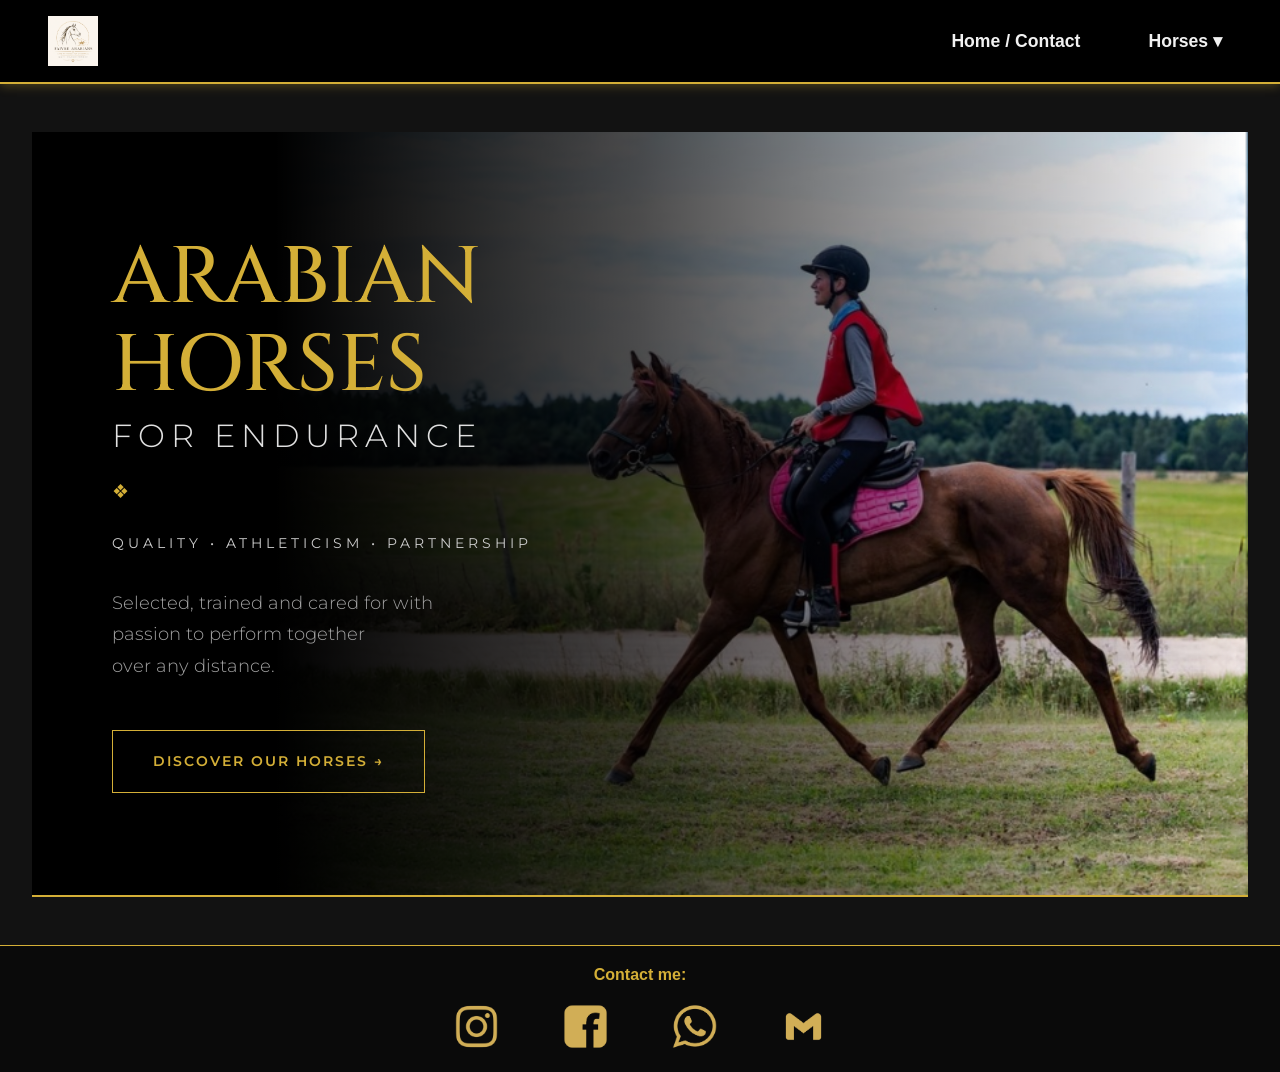
==== commit 50675d7f: "Add files via upload" ====
--- a/index.html
+++ b/index.html
@@ -9,11 +9,17 @@
 </head>
 <body>
     <header>
-        <nav>
+        <nav class="navbar">
+            <!-- NEU: Das Logo oben links -->
+            <a href="index.html" class="logo-link">
+                <!-- Ersetze "logo.png" durch den Namen deines Bildes -->
+                <img src="img/background.png" alt="Ewa Faivre Logo" class="nav-logo">
+            </a>
+            
+            <!-- Das bestehende Menü (rutscht jetzt nach rechts) -->
             <ul class="nav-menu">
                 <li><a href="index.html">Home / Contact</a></li>
                 
-                <!-- Das ist das neue Dropdown-Menü -->
                 <li class="dropdown">
                     <a href="horses.html" class="dropbtn">Horses ▾</a>
                     <div class="dropdown-content">
@@ -26,11 +32,30 @@
         </nav>
     </header>
 
+    <!-- NEUER HERO-BEREICH WIE AUF DEM SCREENSHOT -->
     <main class="home-main">
-        <section id="home">
-            <h1>Hey there, Welcome to my website</h1>
-            <p>My Name is Ewa Faivre, im based in Riga, Latvia</p>
-            <p>Feel free to look around and discover my horses!</p>
+        <section class="hero-section">
+            <div class="hero-content">
+                
+                <h1 class="hero-title">
+                    <span class="gold-serif">ARABIAN</span><br>
+                    <span class="gold-serif">HORSES</span><br>
+                    <span class="white-sans">FOR ENDURANCE</span>
+                </h1>
+                
+                <div class="hero-ornament">&#x2756;</div> <!-- Kleines Rauten-Symbol -->
+                
+                <p class="hero-keywords">QUALITY &bull; ATHLETICISM &bull; PARTNERSHIP</p>
+                
+                <p class="hero-description">
+                    Selected, trained and cared for with<br>
+                    passion to perform together<br>
+                    over any distance.
+                </p>
+                
+                <a href="horses.html" class="hero-button">DISCOVER OUR HORSES &rarr;</a>
+                
+            </div>
         </section>
     </main>
 
--- a/style.css
+++ b/style.css
@@ -1,3 +1,5 @@
+@import url('https://fonts.googleapis.com/css2?family=Cinzel:wght@500;700&family=Montserrat:wght@300;400;600&display=swap');
+
 /* Grundlegendes Reset */
 * {
     margin: 0;
@@ -9,11 +11,6 @@
     font-family: 'Segoe UI', Tahoma, Geneva, Verdana, sans-serif;
     
     /* Hintergrundbild mit dunklem, halbdurchsichtigem Filter für das Wasserzeichen */
-    background-image: linear-gradient(rgba(18, 18, 18, 0.75), rgba(18, 18, 18, 0.75)), url('img/background.png');
-    background-size: contain; 
-    background-repeat: no-repeat; 
-    background-position: center; 
-    background-attachment: fixed; 
     background-color: #121212; /* Sehr dunkler Hintergrund (fast schwarz) */
     
     color: #e0e0e0; /* Helle Schrift für gute Lesbarkeit */
@@ -25,18 +22,39 @@
     min-height: 100vh;
 }
 
-/* --- HEADER: Bleibt komplett in Schwarz und Gold --- */
+/* --- HEADER --- */
 header {
     background-color: #000000;
-    padding: 1.5rem 0;
+    padding: 1rem 0; /* Etwas weniger Padding, damit das Logo gut passt */
     box-shadow: 0 2px 10px rgba(212, 175, 55, 0.3); 
     border-bottom: 2px solid #d4af37;
 }
 
+/* NEU: Flexbox sorgt dafür, dass das Logo links und das Menü rechts ist */
+.navbar {
+    display: flex;
+    justify-content: space-between; 
+    align-items: center;
+    padding: 0 3rem; /* Abstand zum linken und rechten Rand */
+    max-width: 1400px; /* Begrenzt die Breite auf riesigen Bildschirmen */
+    margin: 0 auto; /* Zentriert die Leiste */
+}
+
+/* NEU: Logo-Größe und Hover-Effekt */
+.nav-logo {
+    height: 50px; /* Passe diese Zahl an, falls dein Logo größer/kleiner sein soll */
+    width: auto;
+    transition: transform 0.3s ease;
+    display: block;
+}
+
+.nav-logo:hover {
+    transform: scale(1.05); /* Leichter Zoom beim Darüberfahren */
+}
+
 .nav-menu {
     list-style: none;
     display: flex;
-    justify-content: center;
     gap: 3rem;
 }
 
@@ -133,12 +151,16 @@
     height: 45px;
     object-fit: contain;
     transition: transform 0.3s ease, filter 0.3s ease;
-    filter: drop-shadow(0 0 5px rgba(212, 175, 55, 0.2)); /* Leichter goldener Schimmer */
+    
+    /* DER MAGISCHE FILTER: Macht jedes bunte Logo komplett Gold (#d4af37) */
+    filter: brightness(0) saturate(100%) invert(70%) sepia(38%) saturate(546%) hue-rotate(5deg) brightness(94%) contrast(88%);
 }
 
 .contact-icon:hover {
     transform: scale(1.15); 
-    filter: drop-shadow(0 0 10px rgba(212, 175, 55, 0.6)); /* Stärkeres Gold-Leuchten beim Hovern */
+    
+    /* Beim Hovern wird das Gold etwas heller und bekommt ein goldenes Leuchten */
+    filter: brightness(0) saturate(100%) invert(85%) sepia(30%) saturate(600%) hue-rotate(5deg) brightness(100%) contrast(90%) drop-shadow(0 0 10px rgba(212, 175, 55, 0.8));
 }
 
 /* --- Styling für die Pferde-Übersicht (Cards) --- */
@@ -383,4 +405,117 @@
 /* Fokussiert das Bild auf den unteren Rand (z. B. für Beine/Hufe) */
 .focus-bottom {
     object-position: bottom;
+}
+
+/* --- NEU: HERO BEREICH (Startseite wie Screenshot) --- */
+
+.hero-section {
+    /* Der Farbverlauf: Links 100% Schwarz, zur Mitte hin halbdurchsichtig, Rechts komplett durchsichtig */
+    background-image: linear-gradient(to right, #000000 20%, rgba(0, 0, 0, 0.7) 50%, rgba(0, 0, 0, 0) 100%), url('img/Hero.png');
+    background-size: cover;
+    background-position:center right; /* Schiebt das Bild leicht nach rechts, damit das Pferd gut sichtbar ist */
+    min-height: 85vh; /* Nimmt 85% der Bildschirmhöhe ein */
+    display: flex;
+    align-items: center; /* Zentriert den Text vertikal */
+    padding: 0 5rem; /* Abstand vom linken Rand */
+    border-bottom: 2px solid #d4af37;
+}
+
+.hero-content {
+    max-width: 650px;
+    text-align: left; /* Text ist linksbündig wie im Layout */
+}
+
+/* Der große Titel */
+.hero-title {
+    line-height: 1.1;
+    margin-bottom: 1.5rem;
+}
+
+.gold-serif {
+    font-family: 'Cinzel', serif; /* Die edle Google-Schriftart */
+    font-size: 5rem; /* Riesige Schriftgröße */
+    font-weight: 500;
+    color: #d4af37;
+}
+
+.white-sans {
+    font-family: 'Montserrat', sans-serif;
+    font-size: 2rem;
+    font-weight: 300;
+    color: #e0e0e0;
+    letter-spacing: 6px; /* Zieht die Buchstaben weit auseinander */
+    display: block;
+    margin-top: 0.5rem;
+}
+
+/* Das Rauten-Symbol */
+.hero-ornament {
+    color: #d4af37;
+    font-size: 1.2rem;
+    margin-bottom: 1.5rem;
+}
+
+/* Die Keywords unter dem Titel */
+.hero-keywords {
+    font-family: 'Montserrat', sans-serif;
+    font-size: 0.9rem;
+    color: #cccccc;
+    letter-spacing: 4px;
+    margin-bottom: 2rem;
+}
+
+/* Der Beschreibungs-Text */
+.hero-description {
+    font-family: 'Montserrat', sans-serif;
+    font-size: 1.1rem;
+    color: #a0a0a0;
+    line-height: 1.8;
+    font-weight: 300;
+    margin-bottom: 3rem;
+}
+
+/* Der Button */
+.hero-button {
+    display: inline-block;
+    font-family: 'Montserrat', sans-serif;
+    font-size: 0.9rem;
+    font-weight: 600;
+    color: #d4af37; /* Goldene Schrift */
+    text-decoration: none;
+    letter-spacing: 2px;
+    padding: 1.2rem 2.5rem;
+    border: 1px solid #d4af37; /* Dünner Gold-Rahmen */
+    transition: background-color 0.3s ease, color 0.3s ease, transform 0.3s ease;
+}
+
+/* Button Hover Effekt */
+.hero-button:hover {
+    background-color: #d4af37;
+    color: #000000;
+    transform: translateY(-2px);
+}
+
+/* Anpassung für Handys (damit der Text nicht das ganze Pferd verdeckt) */
+@media (max-width: 768px) {
+    .hero-section {
+        /* Auf Handys machen wir den Schatten von unten nach oben statt von links nach rechts */
+        background-image: linear-gradient(to top, #000000 40%, rgba(0,0,0,0.6) 100%), url('img/Hero.jpg');
+        padding: 2rem;
+        justify-content: center;
+        text-align: center;
+    }
+    
+    .hero-content {
+        text-align: center;
+    }
+    
+    .gold-serif {
+        font-size: 3rem; /* Etwas kleiner auf dem Handy */
+    }
+    
+    .white-sans {
+        font-size: 1.2rem;
+        letter-spacing: 3px;
+    }
 }
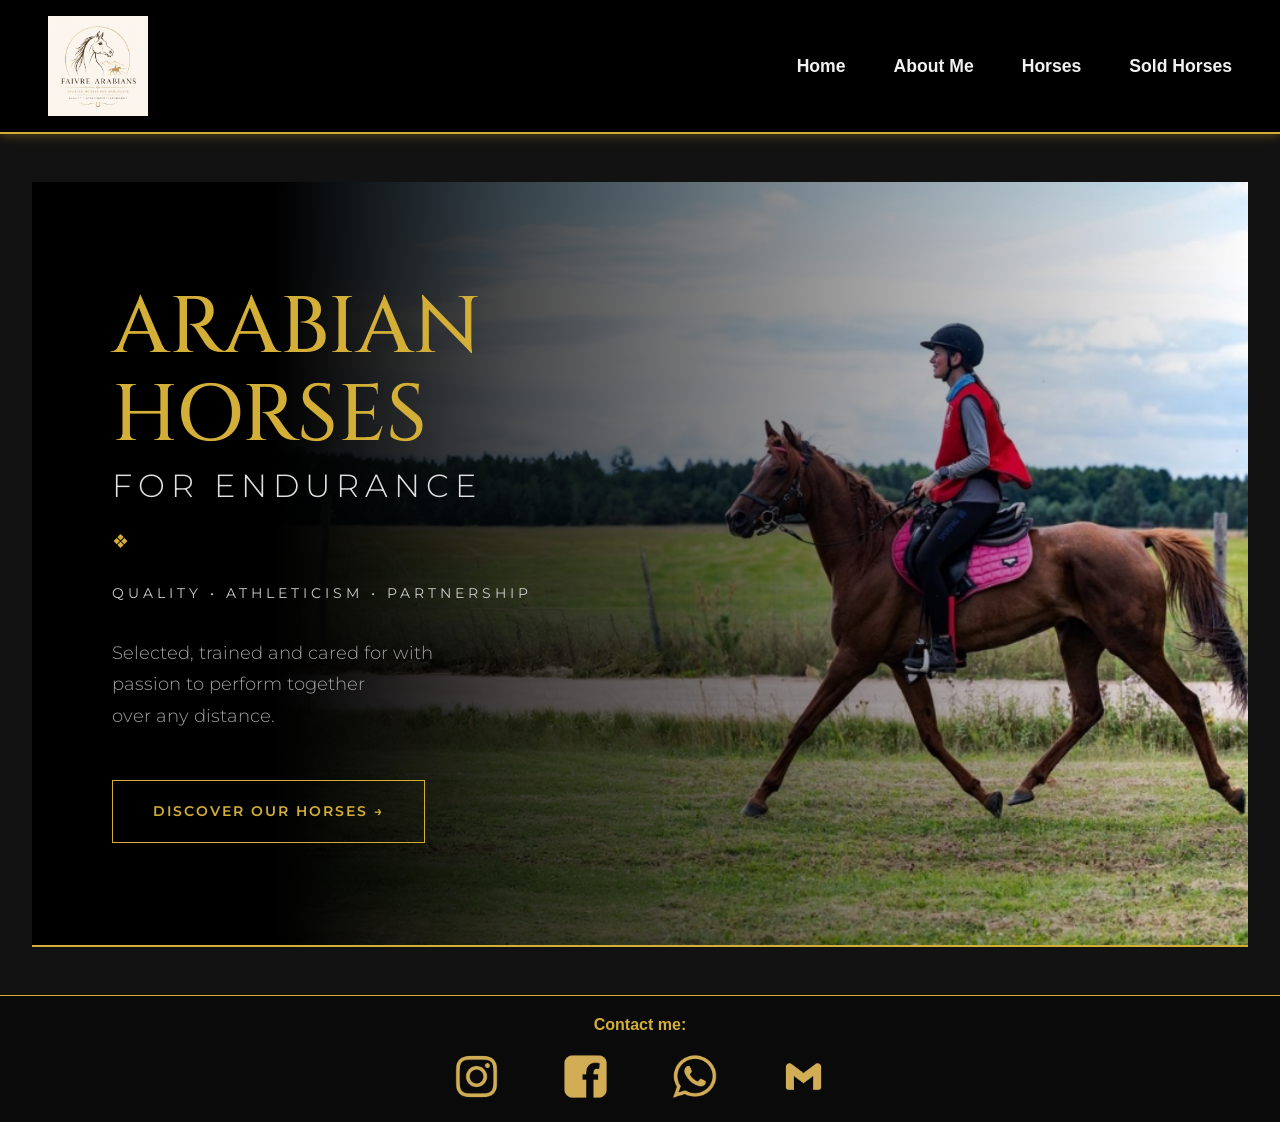
==== commit c58e6271: "Add files via upload" ====
--- a/index.html
+++ b/index.html
@@ -10,24 +10,24 @@
 <body>
     <header>
         <nav class="navbar">
-            <!-- NEU: Das Logo oben links -->
+            <!-- Das Logo oben links -->
             <a href="index.html" class="logo-link">
-                <!-- Ersetze "logo.png" durch den Namen deines Bildes -->
                 <img src="img/background.png" alt="Ewa Faivre Logo" class="nav-logo">
             </a>
             
-            <!-- Das bestehende Menü (rutscht jetzt nach rechts) -->
+            <!-- NEU: Hamburger Icon für das Handy -->
+            <div class="hamburger">
+                <span class="bar"></span>
+                <span class="bar"></span>
+                <span class="bar"></span>
+            </div>
+            
+            <!-- Das bestehende Menü -->
             <ul class="nav-menu">
-                <li><a href="index.html">Home / Contact</a></li>
-                
-                <li class="dropdown">
-                    <a href="horses.html" class="dropbtn">Horses ▾</a>
-                    <div class="dropdown-content">
-                        <a href="horse-1.html">Orion des Aubus</a>
-                        <a href="horse-2.html">Lizzy de l'Urière</a>
-                        <a href="horse-3.html">Miss'Colkaz du Soleil</a>
-                    </div>
-                </li>
+                <li><a href="index.html">Home</a></li>
+                <li><a href="about.html">About Me</a></li>
+                <li><a href="horses.html">Horses</a></li>
+                <li><a href="sold.html">Sold Horses</a></li>
             </ul>
         </nav>
     </header>
--- a/style.css
+++ b/style.css
@@ -30,6 +30,42 @@
     border-bottom: 2px solid #d4af37;
 }
 
+.textbox{
+    background-color: #000;
+}
+.about-me{
+    text-align: center;
+    margin-bottom: 3rem;
+    margin-top: 3rem;
+}
+.about-me p{
+    text-align: left;
+    margin-left: 3rem;
+    margin-right: 3rem;
+    color: white;
+    font-size: large;
+}
+
+.container{
+    display: flex;
+    gap: 30px;
+    margin-bottom: 3rem;
+}
+
+.box-1{
+    flex: 3;
+}
+
+.box-2{
+    flex: 1;
+}
+
+.box-2 img{
+    max-width: 100%;
+    height: auto;
+    display: block;
+}
+
 /* NEU: Flexbox sorgt dafür, dass das Logo links und das Menü rechts ist */
 .navbar {
     display: flex;
@@ -40,16 +76,12 @@
     margin: 0 auto; /* Zentriert die Leiste */
 }
 
-/* NEU: Logo-Größe und Hover-Effekt */
+/* NEU: Logo-Größe */
 .nav-logo {
-    height: 50px; /* Passe diese Zahl an, falls dein Logo größer/kleiner sein soll */
+    height: 100px; /* Passe diese Zahl an, falls dein Logo größer/kleiner sein soll */
     width: auto;
     transition: transform 0.3s ease;
     display: block;
-}
-
-.nav-logo:hover {
-    transform: scale(1.05); /* Leichter Zoom beim Darüberfahren */
 }
 
 .nav-menu {
@@ -63,49 +95,13 @@
     text-decoration: none;
     font-weight: 600;
     font-size: 1.1rem;
-    padding: 10px;
+    padding: 0px;
     transition: color 0.3s ease, text-shadow 0.3s ease;
 }
 
 .nav-menu li a:hover {
     color: #d4af37; 
     text-shadow: 0 0 8px rgba(212, 175, 55, 0.4);
-}
-
-.dropdown {
-    position: relative;
-    display: inline-block;
-}
-
-.dropdown-content {
-    display: none;
-    position: absolute;
-    background-color: #1a1a1a;
-    min-width: 220px;
-    box-shadow: 0px 8px 16px 0px rgba(0,0,0,0.8);
-    border: 1px solid #d4af37;
-    z-index: 1;
-    border-radius: 8px;
-    overflow: hidden;
-    top: 100%;
-}
-
-.dropdown-content a {
-    color: #e0e0e0 !important;
-    padding: 12px 16px;
-    text-decoration: none;
-    display: block;
-    font-size: 1rem;
-    border-bottom: 1px solid #333;
-}
-
-.dropdown-content a:hover {
-    background-color: #000000;
-    color: #d4af37 !important;
-}
-
-.dropdown:hover .dropdown-content {
-    display: block;
 }
 
 /* --- HAUPTBEREICH --- */
@@ -170,6 +166,15 @@
     gap: 2rem;
     margin-top: 3rem;
     padding: 0 1rem;
+    display: flexbox;
+}
+
+.horses-grid-sold {
+    display: grid;
+    gap: 2rem;
+    margin-top: 3rem;
+    padding: 0 30rem;
+    text-align: center;
 }
 
 .horse-card {
@@ -411,7 +416,7 @@
 
 .hero-section {
     /* Der Farbverlauf: Links 100% Schwarz, zur Mitte hin halbdurchsichtig, Rechts komplett durchsichtig */
-    background-image: linear-gradient(to right, #000000 20%, rgba(0, 0, 0, 0.7) 50%, rgba(0, 0, 0, 0) 100%), url('img/Hero.png');
+    background-image: linear-gradient(to right, #000000 20%, rgba(0, 0, 0, 0.7) 40%, rgba(0, 0, 0, 0) 100%), url('img/Hero.png');
     background-size: cover;
     background-position:center right; /* Schiebt das Bild leicht nach rechts, damit das Pferd gut sichtbar ist */
     min-height: 85vh; /* Nimmt 85% der Bildschirmhöhe ein */
@@ -496,11 +501,65 @@
     transform: translateY(-2px);
 }
 
-/* Anpassung für Handys (damit der Text nicht das ganze Pferd verdeckt) */
+/* --- HAMBURGER MENU (Standardmäßig versteckt) --- */
+.hamburger {
+    display: none;
+    cursor: pointer;
+    flex-direction: column;
+    gap: 6px;
+}
+
+.hamburger .bar {
+    width: 30px;
+    height: 3px;
+    background-color: #d4af37; /* Gold passend zum Theme */
+    transition: all 0.3s ease;
+}
+
+/* Anpassung für Handys (erhöhter Kontrast & Bilder rechts zentriert) */
+/* Anpassung für Handys */
 @media (max-width: 768px) {
+    /* Hamburger Menü auf Handys anzeigen */
+    .hamburger {
+        display: flex;
+    }
+
+    /* Das Menü wird ausgeblendet und an die Seite geschoben */
+    .nav-menu {
+        position: absolute;
+        top: 100px; /* Höhe unter dem Header */
+        left: -100%; /* Versteckt es links außerhalb des Bildschirms */
+        flex-direction: column;
+        background-color: #000000;
+        width: 100%;
+        text-align: center;
+        transition: 0.3s ease;
+        padding: 2rem 0;
+        border-bottom: 2px solid #d4af37;
+        box-shadow: 0 10px 15px rgba(0,0,0,0.8);
+        z-index: 1000;
+    }
+
+    /* Diese Klasse wird per JavaScript hinzugefügt, um das Menü aufzuklappen */
+    .nav-menu.active {
+        left: 0;
+    }
+
+    /* Animation für das Hamburger-Icon zu einem "X" */
+    .hamburger.active .bar:nth-child(1) {
+        transform: translateY(9px) rotate(45deg);
+    }
+    .hamburger.active .bar:nth-child(2) {
+        opacity: 0;
+    }
+    .hamburger.active .bar:nth-child(3) {
+        transform: translateY(-9px) rotate(-45deg);
+    }
+
+    /* Restliche bestehende Media-Query Formatierungen... */
     .hero-section {
-        /* Auf Handys machen wir den Schatten von unten nach oben statt von links nach rechts */
-        background-image: linear-gradient(to top, #000000 40%, rgba(0,0,0,0.6) 100%), url('img/Hero.jpg');
+        background-image: linear-gradient(to top, #000000 60%, rgba(0,0,0,0.85) 100%), url('img/Hero.png');
+        background-position: center right; 
         padding: 2rem;
         justify-content: center;
         text-align: center;
@@ -511,11 +570,62 @@
     }
     
     .gold-serif {
-        font-size: 3rem; /* Etwas kleiner auf dem Handy */
+        font-size: 3rem; 
+        text-shadow: 2px 2px 8px rgba(0,0,0,0.9);
     }
     
     .white-sans {
         font-size: 1.2rem;
         letter-spacing: 3px;
+        text-shadow: 2px 2px 8px rgba(0,0,0,0.9);
+    }
+
+    .hero-description {
+        color: #ffffff;
+        font-weight: 400;
+        text-shadow: 1px 1px 5px rgba(0,0,0,0.8);
+    }
+
+    .hero-img {
+        object-position: right center; 
+    }
+
+    /* --- BESSERE RESPONSIVENESS FÜR DIE ABOUT-SEITE --- */
+    
+    /* Elemente untereinander stapeln statt nebeneinander */
+    .container {
+        flex-direction: column;
+        gap: 1.5rem;
+        margin-bottom: 2rem;
+    }
+
+    /* Bilder nehmen auf dem Handy die volle Breite ein */
+    .box-2 {
+        width: 100%;
+    }
+
+    .box-2 img {
+        width: 100%;
+        border-radius: 8px; /* Leichte Rundung sieht auf Mobile oft besser aus */
+    }
+
+    /* Entfernt die riesigen Seitenränder (3rem) beim Text auf kleinen Bildschirmen */
+    .about-me p {
+        margin-left: 0;
+        margin-right: 0;
+        font-size: 1rem; /* Leicht verkleinert für bessere Lesbarkeit auf kleinen Displays */
+        text-align: left;
+    }
+
+    /* --- ALLGEMEINE PLATZOPTIMIERUNGEN FÜR HANDYS --- */
+    
+    /* Weniger Rand in der Navigationsleiste, damit Logo und Hamburger-Menü mehr Platz haben */
+    .navbar {
+        padding: 0 1.5rem;
+    }
+
+    /* Repariert das Sold-Horses Grid auf dem Handy (die 30rem Padding zerschießen das Layout) */
+    .horses-grid-sold {
+        padding: 0 1rem;
     }
 }
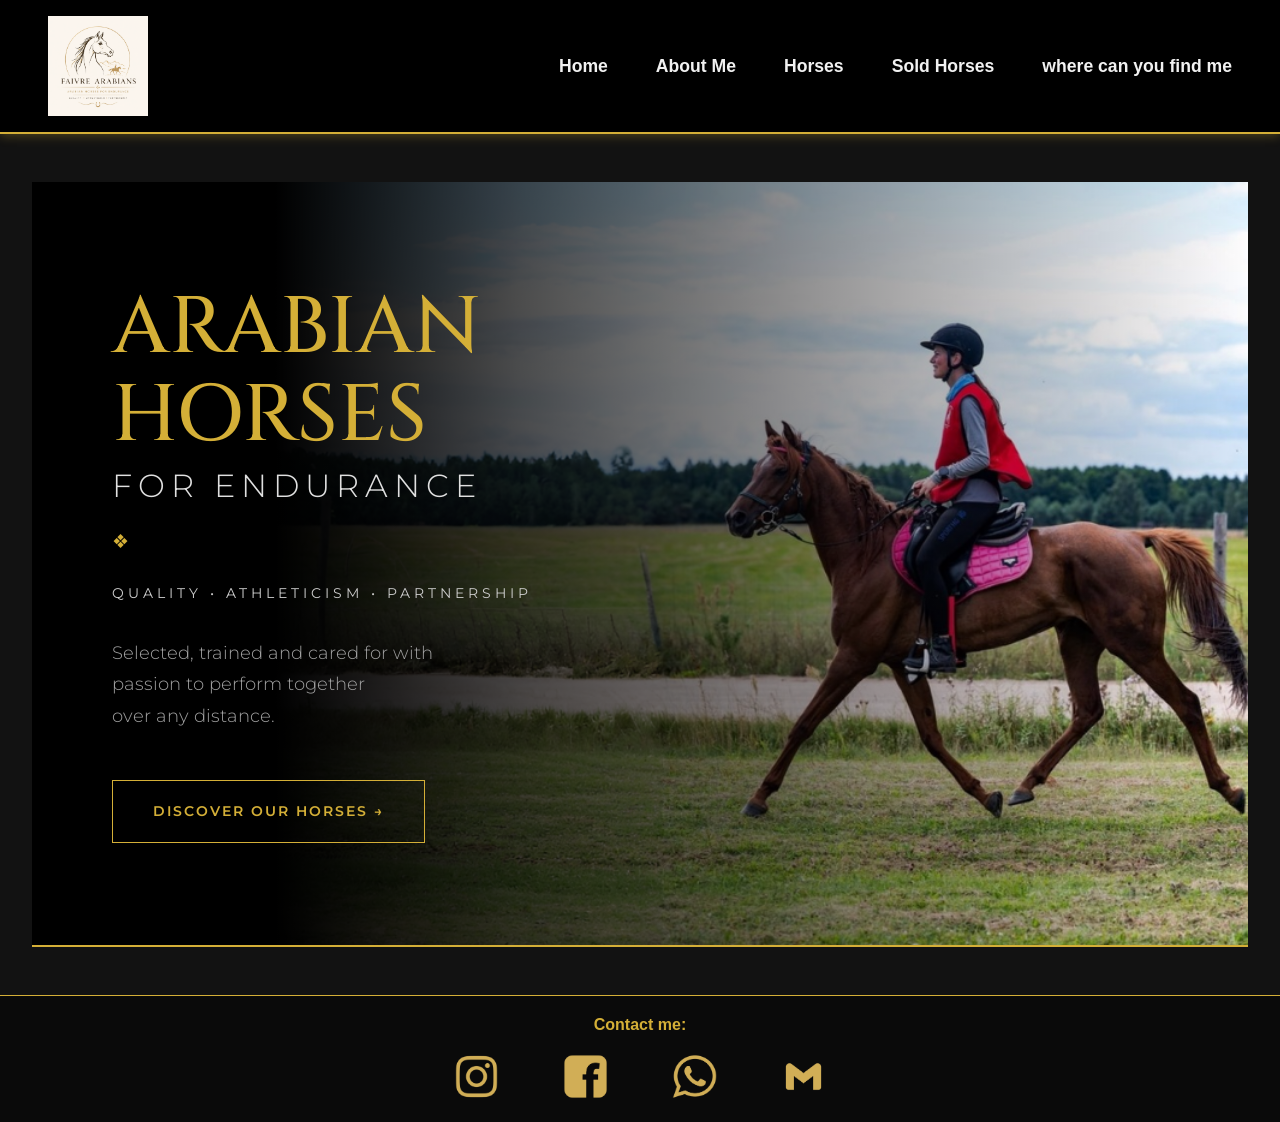
==== commit b5ac98a2: "Add files via upload" ====
--- a/index.html
+++ b/index.html
@@ -28,6 +28,7 @@
                 <li><a href="about.html">About Me</a></li>
                 <li><a href="horses.html">Horses</a></li>
                 <li><a href="sold.html">Sold Horses</a></li>
+                <li><a href="calender.html">where can you find me</a></li>
             </ul>
         </nav>
     </header>
--- a/style.css
+++ b/style.css
@@ -161,20 +161,28 @@
 
 /* --- Styling für die Pferde-Übersicht (Cards) --- */
 .horses-grid {
-    display: grid;
-    grid-template-columns: repeat(auto-fit, minmax(300px, 1fr));
+    display: flex;
+    flex-wrap: wrap; /* Erlaubt Umbrüche, falls später mehr Pferde dazukommen */
+    justify-content: center; /* Das ist der Befehl, der alles perfekt zentriert */
     gap: 2rem;
     margin-top: 3rem;
-    padding: 0 1rem;
-    display: flexbox;
-}
+    padding: 0 2rem; /* Ein normaler Rand für alle Bildschirmgrößen */
+}
+
 
 .horses-grid-sold {
-    display: grid;
+    display: flex;
+    flex-wrap: wrap; /* Erlaubt Umbrüche, falls später mehr Pferde dazukommen */
+    justify-content: center; /* Das ist der Befehl, der alles perfekt zentriert */
     gap: 2rem;
     margin-top: 3rem;
-    padding: 0 30rem;
-    text-align: center;
+    padding: 0 2rem; /* Ein normaler Rand für alle Bildschirmgrößen */
+}
+
+/* Begrenzt die Breite der Karte, damit sie zentriert gut aussieht */
+.horses-grid-sold .horse-card {
+    width: 100%;
+    max-width: 350px;
 }
 
 .horse-card {
@@ -514,6 +522,101 @@
     height: 3px;
     background-color: #d4af37; /* Gold passend zum Theme */
     transition: all 0.3s ease;
+}
+
+/* --- CALENDAR / EVENTS PAGE --- */
+.calendar-main {
+    padding: 4rem 2rem;
+    max-width: 1000px;
+    margin: 0 auto;
+    flex: 1;
+}
+
+.page-header {
+    text-align: center;
+    margin-bottom: 4rem;
+    border-bottom: 1px solid #333;
+    padding-bottom: 2rem;
+}
+
+.events-container {
+    display: flex;
+    flex-direction: column;
+    gap: 2rem;
+    max-width: 900px;
+    margin: 0 auto;
+}
+
+.event-card {
+    display: flex;
+    background-color: #1a1a1a;
+    border: 1px solid #333;
+    border-radius: 12px;
+    overflow: hidden;
+    box-shadow: 0 4px 10px rgba(0,0,0,0.5);
+    transition: transform 0.3s ease, border-color 0.3s ease, box-shadow 0.3s ease;
+}
+
+.event-card:hover {
+    transform: translateY(-5px);
+    border-color: #d4af37;
+    box-shadow: 0 10px 20px rgba(212, 175, 55, 0.15);
+}
+
+.event-date {
+    background-color: #d4af37;
+    color: #000000;
+    padding: 2rem 1.5rem;
+    display: flex;
+    flex-direction: column;
+    align-items: center;
+    justify-content: center;
+    min-width: 130px;
+    border-right: 2px solid #000;
+}
+
+.event-date .day {
+    font-family: 'Cinzel', serif;
+    font-size: 2.8rem;
+    font-weight: 700;
+    line-height: 1;
+}
+
+.event-date .month {
+    font-family: 'Montserrat', sans-serif;
+    font-size: 1.1rem;
+    font-weight: 600;
+    letter-spacing: 2px;
+    margin-top: 0.5rem;
+}
+
+.event-info {
+    padding: 2rem;
+    text-align: left;
+    display: flex;
+    flex-direction: column;
+    justify-content: center;
+}
+
+.event-info h2 {
+    color: #d4af37;
+    margin-bottom: 0.5rem;
+    font-size: 1.6rem;
+}
+
+.event-location {
+    color: #e0e0e0;
+    font-weight: 600;
+    margin-bottom: 1rem;
+    font-family: 'Montserrat', sans-serif;
+    font-size: 1rem;
+    letter-spacing: 1px;
+}
+
+.event-description {
+    color: #bbb;
+    margin-bottom: 0;
+    line-height: 1.6;
 }
 
 /* Anpassung für Handys (erhöhter Kontrast & Bilder rechts zentriert) */
@@ -628,4 +731,25 @@
     .horses-grid-sold {
         padding: 0 1rem;
     }
+
+    /* Handy-Anpassung für die Event-Karten */
+    .event-card {
+        flex-direction: column; /* Datum rutscht nach oben, Text nach unten */
+    }
+    
+    .event-date {
+        padding: 1rem;
+        min-width: auto;
+        border-right: none;
+        border-bottom: 2px solid #000;
+    }
+    
+    .event-date .day {
+        font-size: 2.2rem;
+    }
+    
+    .event-info {
+        padding: 1.5rem;
+        text-align: center; /* Zentriert den Text auf dem Handy */
+    }
 }
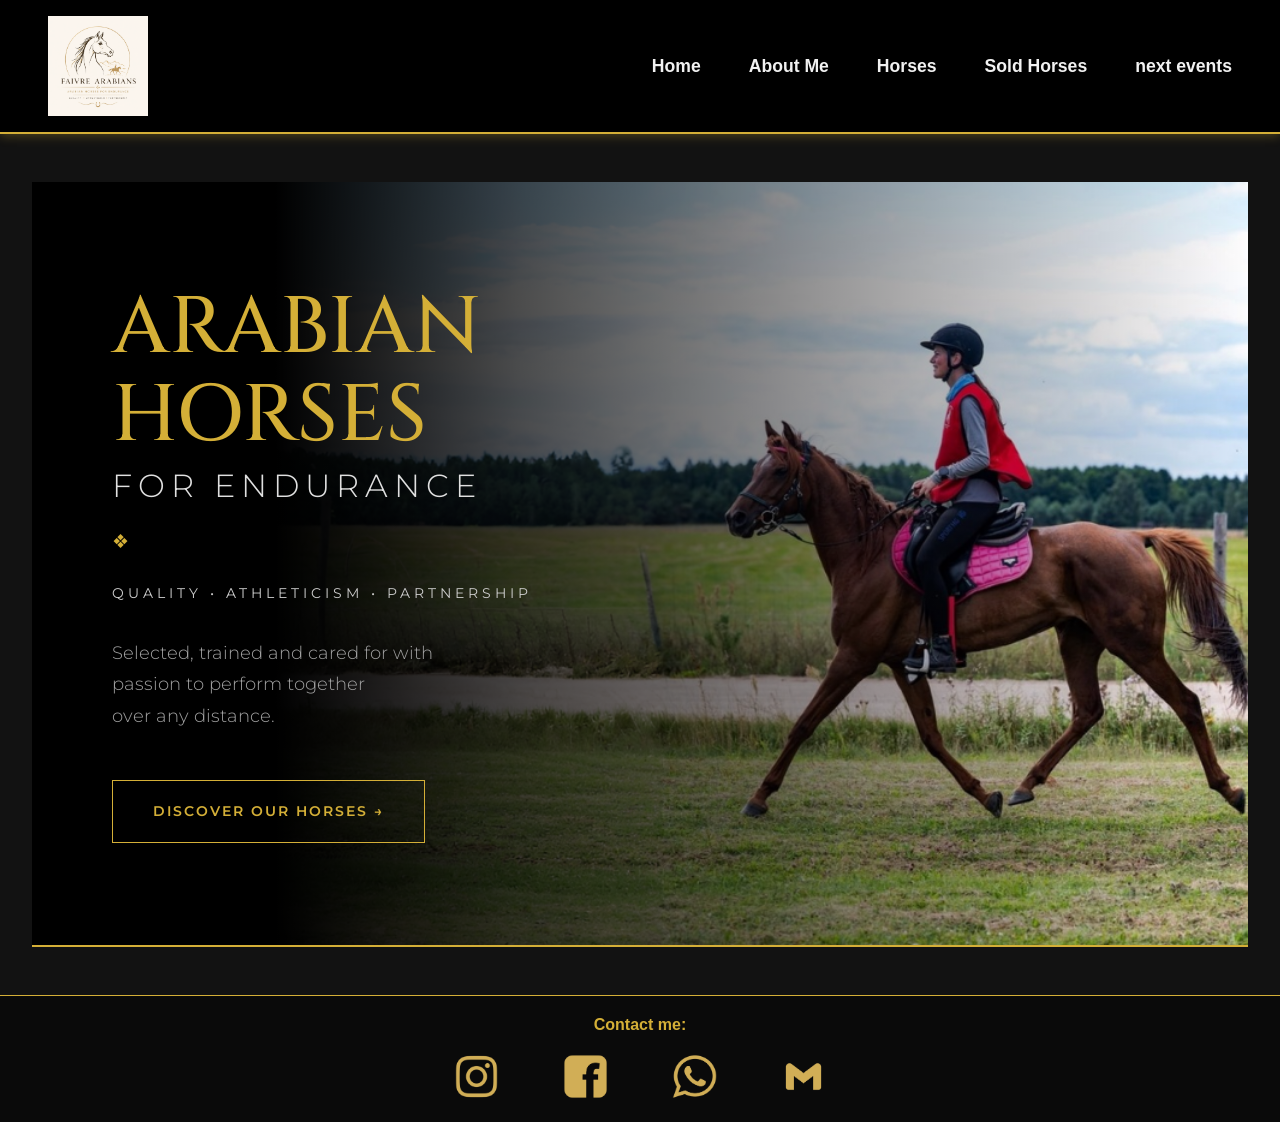
==== commit e5c8ca96: "Add files via upload" ====
--- a/index.html
+++ b/index.html
@@ -28,7 +28,7 @@
                 <li><a href="about.html">About Me</a></li>
                 <li><a href="horses.html">Horses</a></li>
                 <li><a href="sold.html">Sold Horses</a></li>
-                <li><a href="calender.html">where can you find me</a></li>
+                <li><a href="calender.html">next events</a></li>
             </ul>
         </nav>
     </header>
